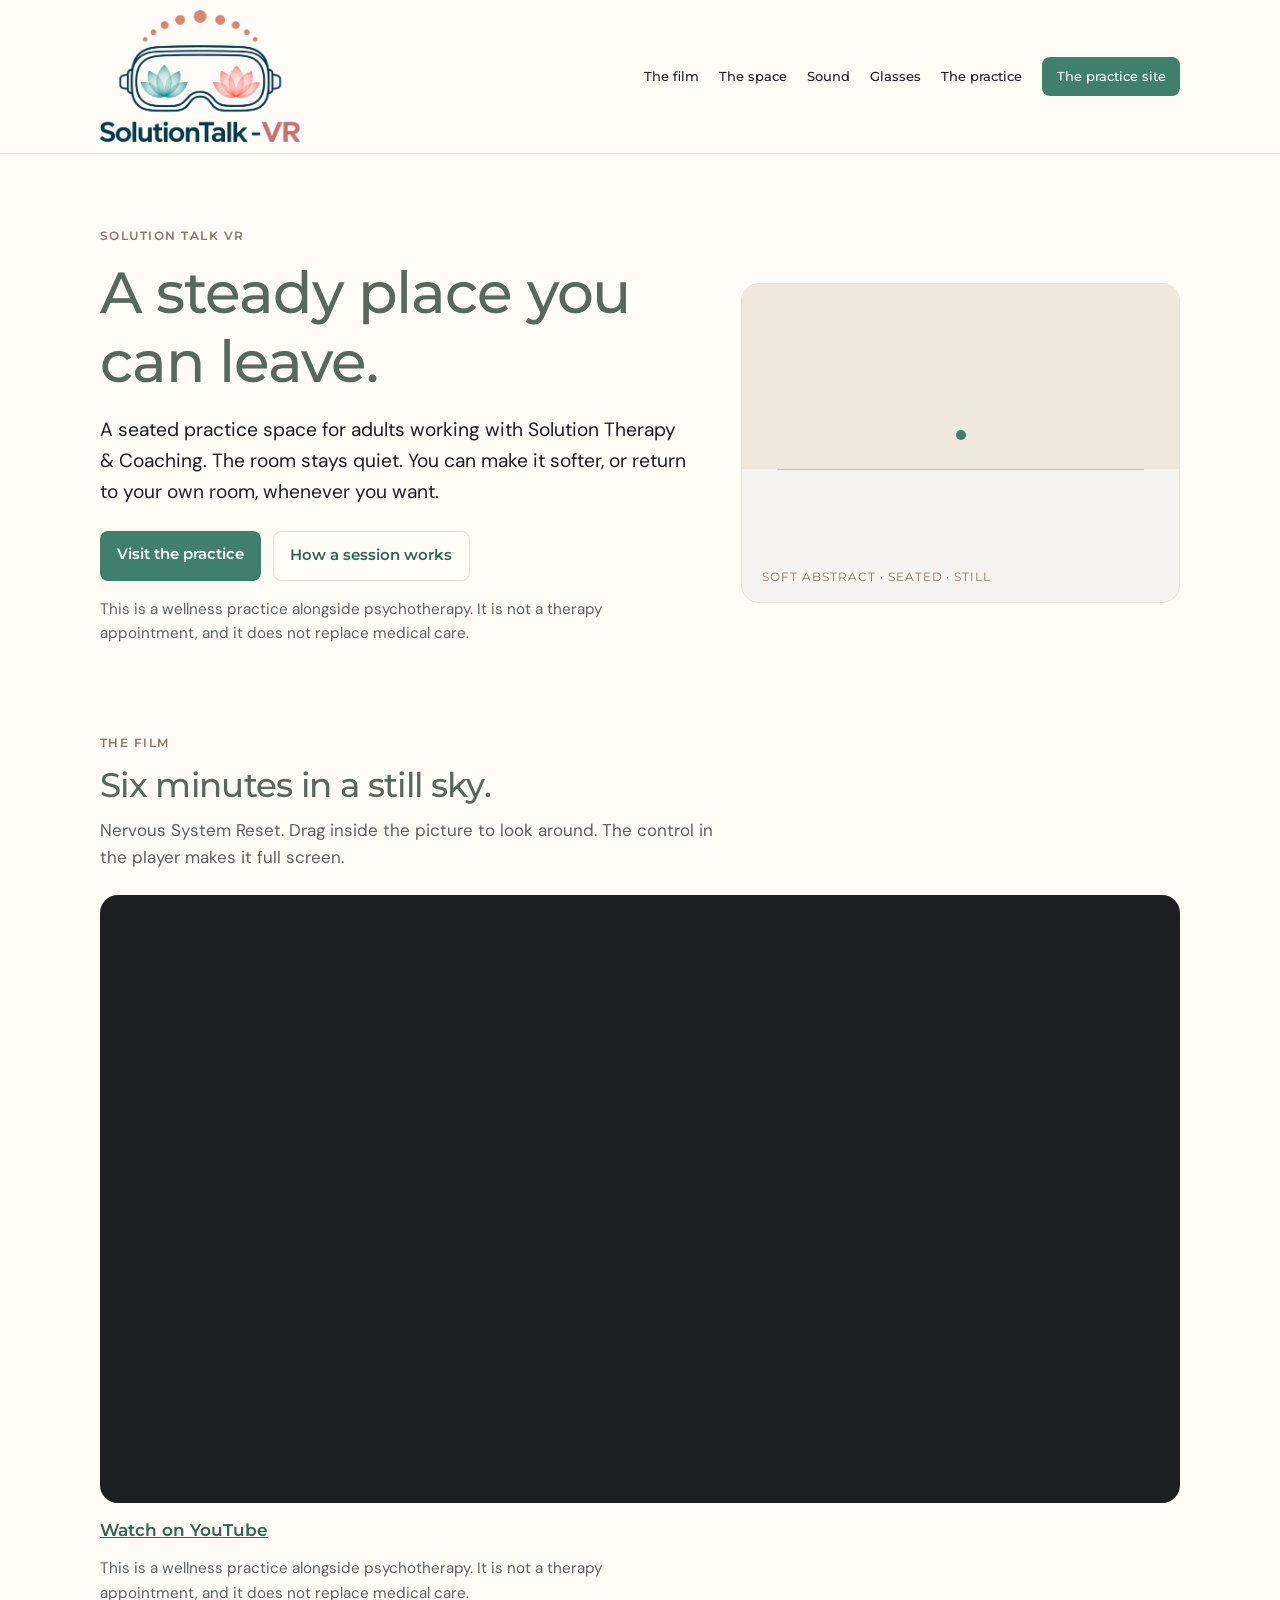
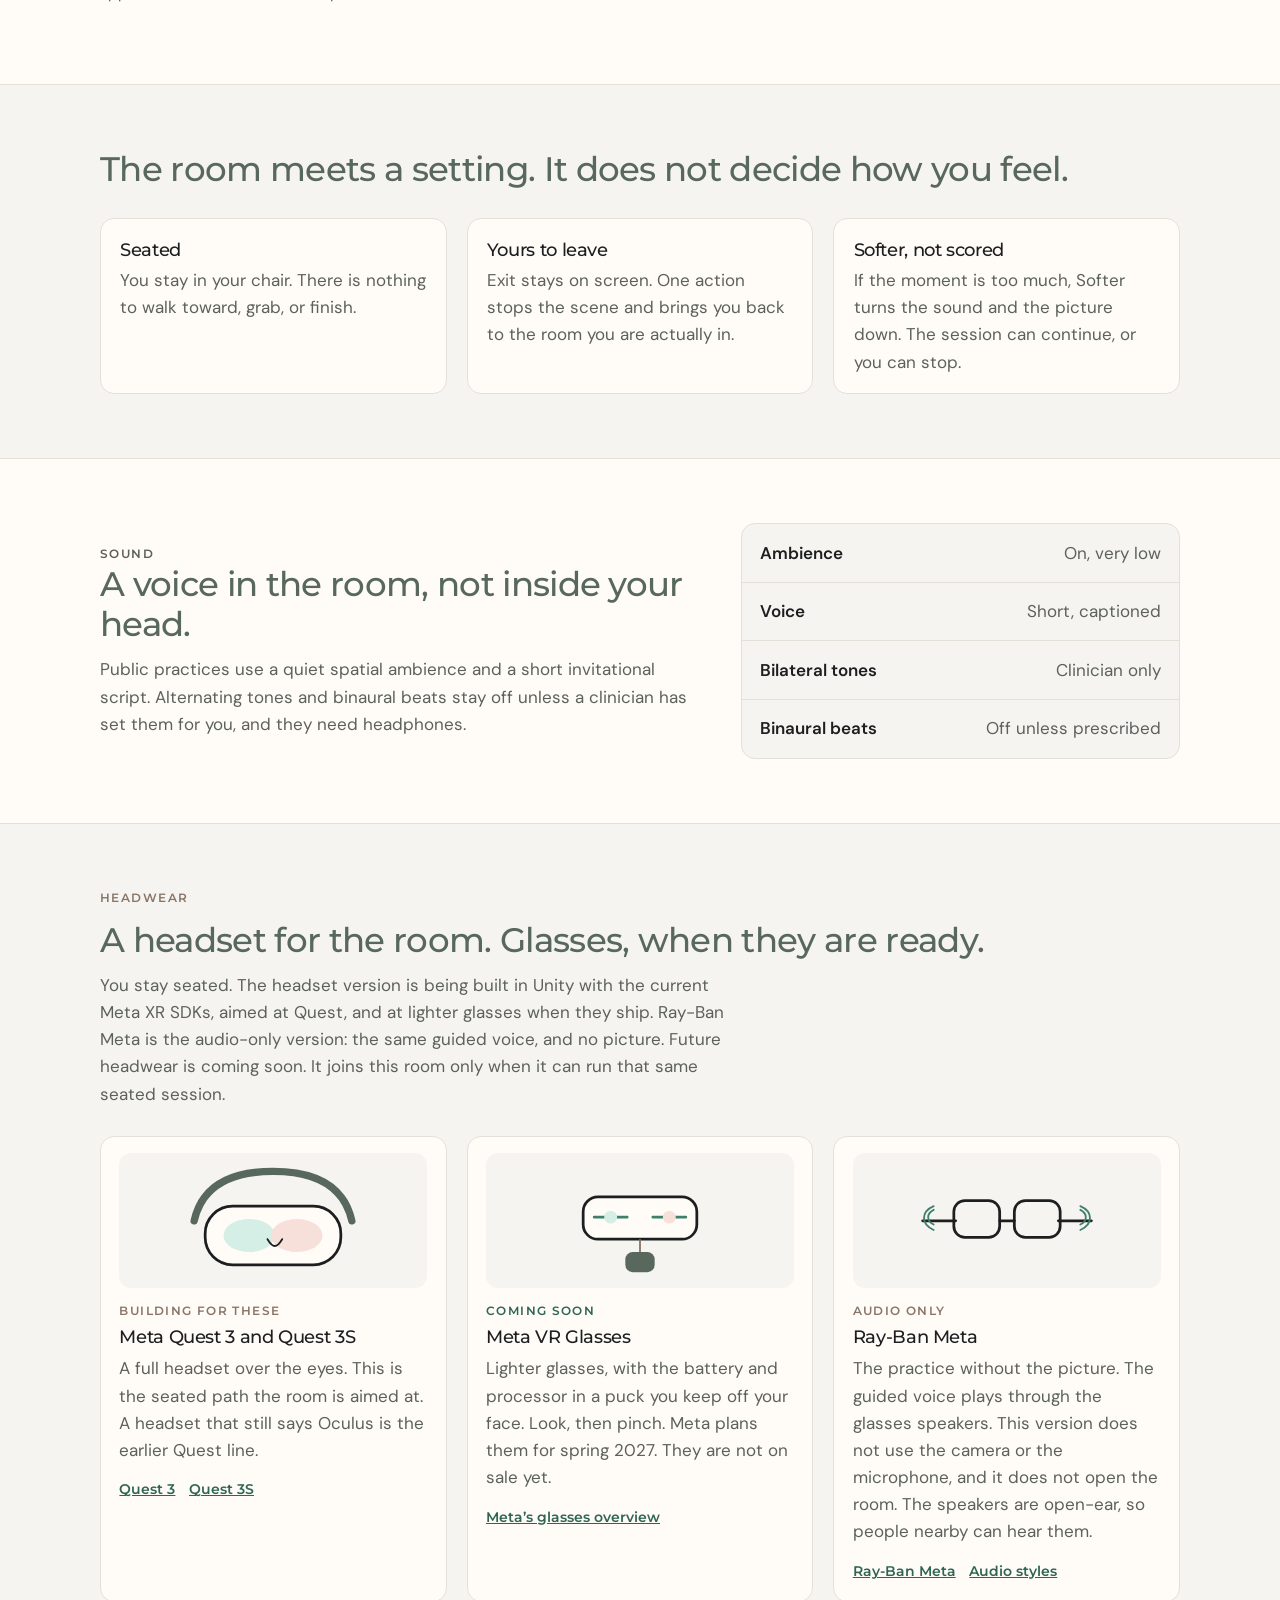
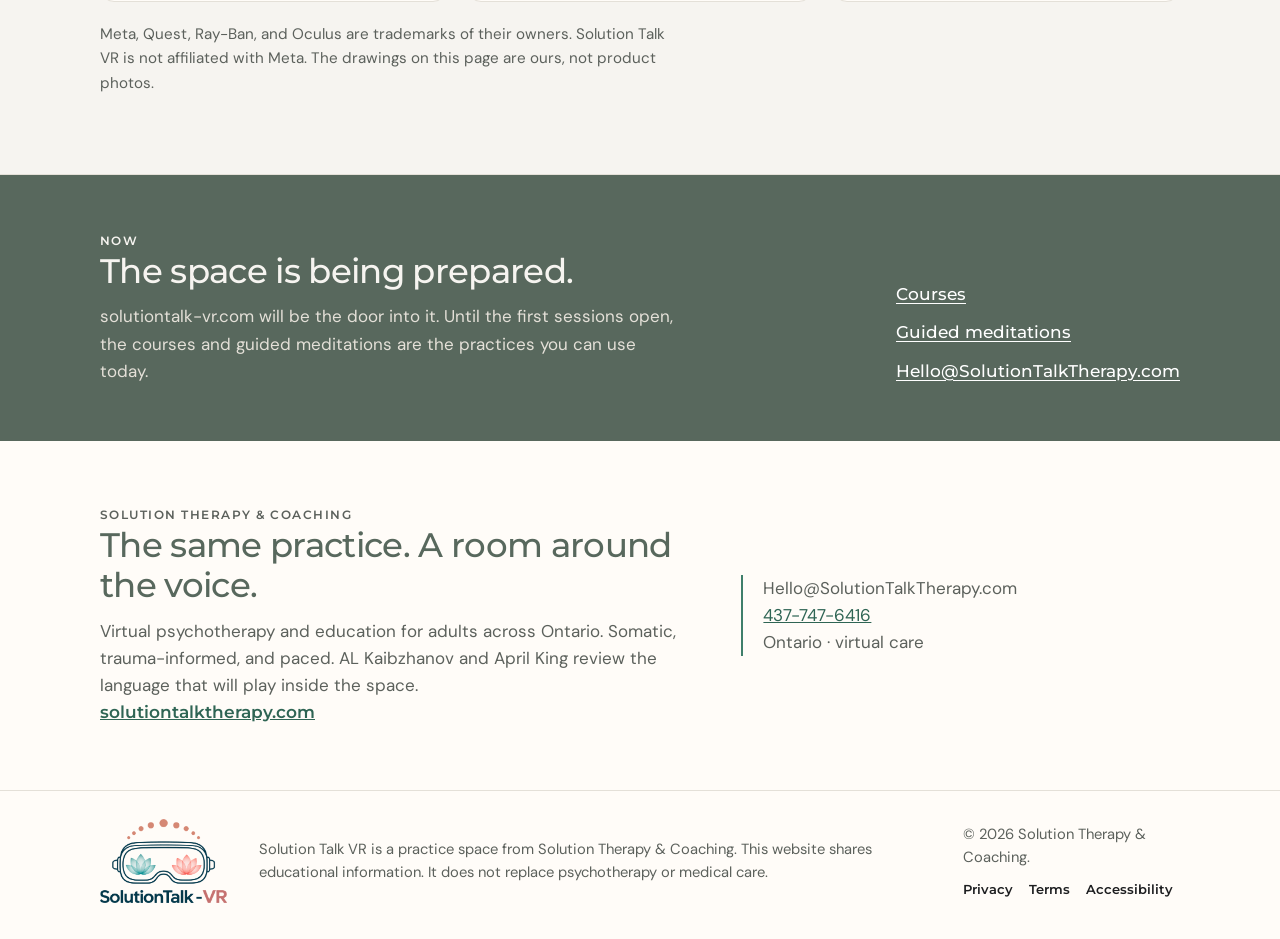
==== index.html @ 86351b25 "Add branded privacy, terms, accessibility, and a missing page. Co-authored-by: Cursor <cursoragent@c" ====
<!DOCTYPE html>
<html lang="en">
  <head>
    <meta charset="utf-8" />
    <meta name="viewport" content="width=device-width, initial-scale=1" />
    <title>Solution Talk VR — a seated practice space</title>
    <meta
      name="description"
      content="Solution Talk VR is a seated practice space from Solution Therapy & Coaching. A quiet room you can leave. It does not replace psychotherapy."
    />
    <meta name="theme-color" content="#f6f4f0" />
    <link rel="icon" href="assets/solutiontalk-vr-icon.png?v=2" type="image/png" />
    <link rel="preconnect" href="https://fonts.googleapis.com" />
    <link rel="preconnect" href="https://fonts.gstatic.com" crossorigin />
    <link
      href="https://fonts.googleapis.com/css2?family=DM+Sans:ital,opsz,wght@0,9..40,400;0,9..40,500;0,9..40,600;1,9..40,400&family=Montserrat:wght@500;600&display=swap"
      rel="stylesheet"
    />
    <link rel="stylesheet" href="css/site.css?v=5" />
  </head>
  <body>
    <a class="skip" href="#main">Skip to content</a>
    <header class="site-header">
      <div class="wrap header-inner">
        <a class="brand" href="#top" aria-label="SolutionTalk VR, home">
          <img src="assets/solutiontalk-vr-logo.png?v=2" alt="SolutionTalk VR" width="863" height="569" />
        </a>
        <nav class="nav" aria-label="Page">
          <a href="#film">The film</a>
          <a href="#space">The space</a>
          <a href="#sound">Sound</a>
          <a href="#glasses">Glasses</a>
          <a href="#practice">The practice</a>
          <a class="nav-cta" href="https://solutiontalktherapy.com/">The practice site</a>
        </nav>
      </div>
    </header>

    <main id="main">
      <section class="hero" id="top">
        <div class="wrap hero-grid">
          <div>
            <p class="eyebrow">Solution Talk VR</p>
            <h1>A steady place you can leave.</h1>
            <p class="lede">
              A seated practice space for adults working with Solution Therapy
              &amp; Coaching. The room stays quiet. You can make it softer, or
              return to your own room, whenever you want.
            </p>
            <div class="actions">
              <a class="button" href="https://solutiontalktherapy.com/">Visit the practice</a>
              <a class="button button-quiet" href="#space">How a session works</a>
            </div>
            <p class="note">
              This is a wellness practice alongside psychotherapy. It is not a
              therapy appointment, and it does not replace medical care.
            </p>
          </div>
          <figure class="room" aria-hidden="true">
            <div class="room-sky"></div>
            <div class="room-horizon"></div>
            <div class="room-point"></div>
            <figcaption>Soft abstract · seated · still</figcaption>
          </figure>
        </div>
      </section>

      <section class="film" id="film">
        <div class="wrap">
          <p class="eyebrow">The film</p>
          <h2>Six minutes in a still sky.</h2>
          <p class="film-lead">
            Nervous System Reset. Drag inside the picture to look around. The
            control in the player makes it full screen.
          </p>
          <div class="film-frame">
            <iframe
              src="https://www.youtube-nocookie.com/embed/UkL7Z6ns6Og?rel=0"
              title="SolutionTalk VR, Nervous System Reset"
              allow="accelerometer; autoplay; clipboard-write; encrypted-media; gyroscope; picture-in-picture; web-share; fullscreen"
              allowfullscreen
              referrerpolicy="strict-origin-when-cross-origin"
            ></iframe>
          </div>
          <p class="film-links">
            <a href="https://youtu.be/UkL7Z6ns6Og">Watch on YouTube</a>
          </p>
          <p class="note">
            This is a wellness practice alongside psychotherapy. It is not a
            therapy appointment, and it does not replace medical care.
          </p>
        </div>
      </section>

      <section class="band" id="space">
        <div class="wrap">
          <h2>The room meets a setting. It does not decide how you feel.</h2>
          <div class="cards">
            <article>
              <h3>Seated</h3>
              <p>
                You stay in your chair. There is nothing to walk toward, grab,
                or finish.
              </p>
            </article>
            <article>
              <h3>Yours to leave</h3>
              <p>
                Exit stays on screen. One action stops the scene and brings you
                back to the room you are actually in.
              </p>
            </article>
            <article>
              <h3>Softer, not scored</h3>
              <p>
                If the moment is too much, Softer turns the sound and the
                picture down. The session can continue, or you can stop.
              </p>
            </article>
          </div>
        </div>
      </section>

      <section class="split" id="sound">
        <div class="wrap split-grid">
          <div>
            <p class="eyebrow">Sound</p>
            <h2>A voice in the room, not inside your head.</h2>
            <p>
              Public practices use a quiet spatial ambience and a short
              invitational script. Alternating tones and binaural beats stay
              off unless a clinician has set them for you, and they need
              headphones.
            </p>
          </div>
          <ul class="mix">
            <li><span>Ambience</span><span>On, very low</span></li>
            <li><span>Voice</span><span>Short, captioned</span></li>
            <li><span>Bilateral tones</span><span>Clinician only</span></li>
            <li><span>Binaural beats</span><span>Off unless prescribed</span></li>
          </ul>
        </div>
      </section>

      <section class="band" id="glasses">
        <div class="wrap">
          <p class="eyebrow">Headwear</p>
          <h2>A headset for the room. Glasses, when they are ready.</h2>
          <p class="devices-lead">
            You stay seated. The headset version is being built in Unity with
            the current Meta XR SDKs, aimed at Quest, and at lighter glasses
            when they ship. Ray-Ban Meta is the audio-only version: the same
            guided voice, and no picture. Future headwear is coming soon. It
            joins this room only when it can run that same seated session.
          </p>
          <div class="devices">
            <article>
              <figure class="device-art" aria-hidden="true">
                <svg viewBox="0 0 240 148">
                  <path d="M34 74c8-36 36-54 86-54s78 18 86 54" fill="none" stroke="#58685d" stroke-width="8" stroke-linecap="round" />
                  <rect x="46" y="58" width="148" height="64" rx="30" fill="#fffcf8" stroke="#1d1e20" stroke-width="3" />
                  <ellipse cx="94" cy="90" rx="28" ry="18" fill="#d5efe6" />
                  <ellipse cx="146" cy="90" rx="28" ry="18" fill="#f8e0da" />
                  <path d="M114 94c6 10 10 10 16 0" fill="none" stroke="#1d1e20" stroke-width="2" stroke-linecap="round" />
                </svg>
              </figure>
              <p class="device-status">Building for these</p>
              <h3>Meta Quest 3 and Quest 3S</h3>
              <p>
                A full headset over the eyes. This is the seated path the room
                is aimed at. A headset that still says Oculus is the earlier
                Quest line.
              </p>
              <p class="device-links">
                <a href="https://www.meta.com/quest/quest-3/">Quest 3</a>
                <a href="https://www.meta.com/quest/quest-3s/">Quest 3S</a>
              </p>
            </article>
            <article>
              <figure class="device-art" aria-hidden="true">
                <svg viewBox="0 0 240 148">
                  <rect x="58" y="48" width="124" height="46" rx="16" fill="#fffcf8" stroke="#1d1e20" stroke-width="3" />
                  <path d="M70 70h36M134 70h36" stroke="#3f7f6b" stroke-width="3" stroke-linecap="round" />
                  <circle cx="88" cy="70" r="7" fill="#d5efe6" />
                  <circle cx="152" cy="70" r="7" fill="#f8e0da" />
                  <rect x="104" y="108" width="32" height="22" rx="8" fill="#58685d" />
                  <path d="M120 94v14" stroke="#8a7568" stroke-width="2" />
                </svg>
              </figure>
              <p class="device-status device-soon">Coming soon</p>
              <h3>Meta VR Glasses</h3>
              <p>
                Lighter glasses, with the battery and processor in a puck you
                keep off your face. Look, then pinch. Meta plans them for
                spring 2027. They are not on sale yet.
              </p>
              <p class="device-links">
                <a href="https://developers.meta.com/vr/discover/meta-vr-glasses/">Meta’s glasses overview</a>
              </p>
            </article>
            <article>
              <figure class="device-art" aria-hidden="true">
                <svg viewBox="0 0 240 148">
                  <path d="M28 74h36" stroke="#1d1e20" stroke-width="3" stroke-linecap="round" />
                  <path d="M176 74h36" stroke="#1d1e20" stroke-width="3" stroke-linecap="round" />
                  <rect x="62" y="52" width="50" height="40" rx="12" fill="none" stroke="#1d1e20" stroke-width="3" />
                  <rect x="128" y="52" width="50" height="40" rx="12" fill="none" stroke="#1d1e20" stroke-width="3" />
                  <path d="M112 74h16" stroke="#1d1e20" stroke-width="3" stroke-linecap="round" />
                  <path d="M40 62c-8 4-8 12 0 16M40 58c-14 6-14 20 0 26" fill="none" stroke="#3f7f6b" stroke-width="2" stroke-linecap="round" />
                  <path d="M200 62c8 4 8 12 0 16M200 58c14 6 14 20 0 26" fill="none" stroke="#3f7f6b" stroke-width="2" stroke-linecap="round" />
                </svg>
              </figure>
              <p class="device-status">Audio only</p>
              <h3>Ray-Ban Meta</h3>
              <p>
                The practice without the picture. The guided voice plays through
                the glasses speakers. This version does not use the camera or
                the microphone, and it does not open the room. The speakers are
                open-ear, so people nearby can hear them.
              </p>
              <p class="device-links">
                <a href="https://www.meta.com/ai-glasses/ray-ban-meta/">Ray-Ban Meta</a>
                <a href="https://www.meta.com/ai-glasses/smart-glasses-styles/">Audio styles</a>
              </p>
            </article>
          </div>
          <p class="note devices-note">
            Meta, Quest, Ray-Ban, and Oculus are trademarks of their owners.
            Solution Talk VR is not affiliated with Meta. The drawings on this
            page are ours, not product photos.
          </p>
        </div>
      </section>

      <section class="prepare">
        <div class="wrap prepare-inner">
          <div>
            <p class="eyebrow">Now</p>
            <h2>The space is being prepared.</h2>
            <p>
              solutiontalk-vr.com will be the door into it. Until the first
              sessions open, the courses and guided meditations are the
              practices you can use today.
            </p>
          </div>
          <div class="prepare-links">
            <a href="https://solutiontalktherapy.com/courses">Courses</a>
            <a href="https://solutiontalktherapy.com/guided-meditations">Guided meditations</a>
            <a href="mailto:Hello@SolutionTalkTherapy.com">Hello@SolutionTalkTherapy.com</a>
          </div>
        </div>
      </section>

      <section class="practice" id="practice">
        <div class="wrap practice-grid">
          <div>
            <p class="eyebrow">Solution Therapy &amp; Coaching</p>
            <h2>The same practice. A room around the voice.</h2>
            <p>
              Virtual psychotherapy and education for adults across Ontario.
              Somatic, trauma-informed, and paced. AL Kaibzhanov and April King
              review the language that will play inside the space.
            </p>
            <p>
              <a class="text-link" href="https://solutiontalktherapy.com/">solutiontalktherapy.com</a>
            </p>
          </div>
          <address>
            <p>Hello@SolutionTalkTherapy.com</p>
            <p><a href="tel:+14377476416">437-747-6416</a></p>
            <p>Ontario · virtual care</p>
          </address>
        </div>
      </section>
    </main>

    <footer class="site-footer">
      <div class="wrap footer-inner">
        <img class="footer-logo" src="assets/solutiontalk-vr-logo.png?v=2" alt="" width="863" height="569" />
        <p>
          Solution Talk VR is a practice space from Solution Therapy &amp;
          Coaching. This website shares educational information. It does not
          replace psychotherapy or medical care.
        </p>
        <div class="footer-meta">
          <p>© 2026 Solution Therapy &amp; Coaching.</p>
          <nav class="footer-links" aria-label="Policies">
            <a href="privacy.html">Privacy</a>
            <a href="terms.html">Terms</a>
            <a href="accessibility.html">Accessibility</a>
          </nav>
        </div>
      </div>
    </footer>
  </body>
</html>
---- css/site.css ----
:root {
  --green: #3f7f6b;
  --green-dark: #2f6554;
  --sage: #58685d;
  --ink: #1d1e20;
  --muted: #5c615c;
  --cream: #f6f4f0;
  --paper: #fffcf8;
  --line: #e4e0d8;
  --taupe: #8a7568;
  --header: 4.5rem;
  color-scheme: light;
}

* {
  box-sizing: border-box;
}

html {
  scroll-behavior: smooth;
}

body {
  margin: 0;
  background: var(--paper);
  color: var(--ink);
  font-family: "DM Sans", sans-serif;
  font-size: 1.0625rem;
  line-height: 1.6;
}

img {
  max-width: 100%;
  height: auto;
}

a {
  color: var(--green-dark);
}

a:hover {
  color: var(--green);
}

.skip {
  position: absolute;
  left: 1rem;
  top: -3rem;
  background: var(--ink);
  color: white;
  padding: 0.5rem 0.75rem;
  z-index: 10;
}

.skip:focus {
  top: 0.75rem;
}

.wrap {
  width: min(1080px, calc(100% - 2.5rem));
  margin-inline: auto;
}

.site-header {
  position: sticky;
  top: 0;
  z-index: 5;
  background: #fffcf8;
  border-bottom: 1px solid var(--line);
}

.header-inner {
  min-height: var(--header);
  display: flex;
  align-items: center;
  justify-content: space-between;
  gap: 1.5rem;
  padding: 0.65rem 0;
}

.brand {
  display: flex;
  align-items: center;
  gap: 0.75rem;
  text-decoration: none;
  color: inherit;
}

.brand img {
  height: 132px;
  width: auto;
}

.nav {
  display: flex;
  align-items: center;
  gap: 1.25rem;
  font-family: Montserrat, sans-serif;
  font-size: 0.82rem;
  font-weight: 500;
}

.nav a {
  color: var(--ink);
  text-decoration: none;
}

.nav a:hover {
  color: var(--green-dark);
}

.nav-cta {
  background: var(--green);
  color: white !important;
  border-radius: 8px;
  padding: 0.55rem 0.9rem;
}

.nav-cta:hover {
  background: var(--green-dark);
}

.hero,
#film,
#space,
#sound,
#glasses,
#practice {
  scroll-margin-top: 11rem;
}

.hero {
  padding: 4.5rem 0 3.5rem;
}

.hero-grid,
.split-grid,
.practice-grid {
  display: grid;
  grid-template-columns: 1.15fr 0.85fr;
  gap: 3rem;
  align-items: center;
}

.eyebrow {
  margin: 0 0 0.75rem;
  font-family: Montserrat, sans-serif;
  font-size: 0.78rem;
  font-weight: 600;
  letter-spacing: 0.12em;
  text-transform: uppercase;
  color: var(--taupe);
}

h1,
h2,
h3 {
  font-family: Montserrat, sans-serif;
  font-weight: 500;
  letter-spacing: -0.02em;
  line-height: 1.2;
}

h1 {
  margin: 0 0 1rem;
  font-size: clamp(2.4rem, 5vw, 3.6rem);
  color: var(--sage);
}

h2 {
  margin: 0 0 0.75rem;
  font-size: clamp(1.6rem, 3vw, 2.1rem);
  color: var(--sage);
}

h3 {
  margin: 0 0 0.4rem;
  font-size: 1.15rem;
  color: var(--ink);
}

.lede {
  font-size: 1.2rem;
  max-width: 38rem;
  color: var(--ink);
}

.actions {
  display: flex;
  flex-wrap: wrap;
  gap: 0.75rem;
  margin: 1.5rem 0 1rem;
}

.button {
  display: inline-block;
  background: var(--green);
  color: white;
  text-decoration: none;
  border-radius: 8px;
  padding: 0.75rem 1.05rem;
  font-family: Montserrat, sans-serif;
  font-size: 0.92rem;
  font-weight: 600;
}

.button:hover {
  background: var(--green-dark);
  color: white;
}

.button-quiet {
  background: transparent;
  color: var(--green-dark);
  border: 1px solid var(--line);
}

.button-quiet:hover {
  background: var(--cream);
  color: var(--green-dark);
}

.note {
  max-width: 36rem;
  color: var(--muted);
  font-size: 0.95rem;
}

.room {
  margin: 0;
  background: var(--cream);
  border: 1px solid var(--line);
  border-radius: 18px;
  min-height: 320px;
  position: relative;
  overflow: hidden;
}

.room-sky {
  position: absolute;
  inset: 0 0 42% 0;
  background: #efe8dc;
}

.room-horizon {
  position: absolute;
  left: 8%;
  right: 8%;
  top: 58%;
  height: 1px;
  background: #c9bfb2;
}

.room-point {
  position: absolute;
  left: 50%;
  top: 46%;
  width: 10px;
  height: 10px;
  margin-left: -5px;
  border-radius: 50%;
  background: var(--green);
}

.room figcaption {
  position: absolute;
  left: 1.25rem;
  bottom: 1rem;
  font-family: Montserrat, sans-serif;
  font-size: 0.75rem;
  letter-spacing: 0.08em;
  text-transform: uppercase;
  color: var(--taupe);
}

.film {
  padding: 1rem 0 4rem;
}

.film-lead {
  max-width: 40rem;
  color: var(--muted);
  margin: 0.75rem 0 0;
}

.film-frame {
  margin-top: 1.5rem;
  position: relative;
  aspect-ratio: 16 / 9;
  background: #1d1e20;
  border-radius: 18px;
  overflow: hidden;
}

.film-frame iframe {
  position: absolute;
  inset: 0;
  width: 100%;
  height: 100%;
  border: 0;
}

.film-links {
  margin: 0.9rem 0 0;
  font-family: Montserrat, sans-serif;
  font-weight: 600;
}

.film .note {
  margin-top: 0.75rem;
}

.band {
  background: var(--cream);
  padding: 4rem 0;
  border-block: 1px solid var(--line);
}

.cards {
  display: grid;
  grid-template-columns: repeat(3, 1fr);
  gap: 1.25rem;
  margin-top: 1.75rem;
}

.cards article {
  background: var(--paper);
  border: 1px solid var(--line);
  border-radius: 14px;
  padding: 1.25rem 1.2rem 1.1rem;
}

.cards p,
.split p,
.practice p,
.prepare p,
.devices p,
.devices-lead {
  color: var(--muted);
  margin: 0;
}

.devices-lead {
  max-width: 40rem;
  margin-top: 0.75rem;
}

.devices {
  display: grid;
  grid-template-columns: repeat(3, 1fr);
  gap: 1.25rem;
  margin-top: 1.75rem;
}

.devices article {
  background: var(--paper);
  border: 1px solid var(--line);
  border-radius: 14px;
  padding: 1rem 1.15rem 1.15rem;
}

.device-art {
  margin: 0 0 0.85rem;
  background: var(--cream);
  border-radius: 12px;
  min-height: 132px;
  display: grid;
  place-items: center;
}

.device-art svg {
  width: min(100%, 220px);
  height: auto;
}

.devices .device-status {
  margin: 0 0 0.35rem;
  font-family: Montserrat, sans-serif;
  font-size: 0.72rem;
  font-weight: 600;
  letter-spacing: 0.12em;
  text-transform: uppercase;
  color: var(--taupe);
}

.devices .device-soon {
  color: var(--green-dark);
}

.devices h3 {
  margin-bottom: 0.45rem;
}

.devices .device-links {
  display: flex;
  flex-wrap: wrap;
  gap: 0.85rem;
  margin-top: 0.9rem;
  font-family: Montserrat, sans-serif;
  font-size: 0.88rem;
  font-weight: 600;
}

.devices-note {
  margin-top: 1.25rem;
}

.split,
.practice {
  padding: 4rem 0;
}

.mix {
  list-style: none;
  margin: 0;
  padding: 0;
  border: 1px solid var(--line);
  border-radius: 14px;
  background: var(--cream);
}

.mix li {
  display: flex;
  justify-content: space-between;
  gap: 1rem;
  padding: 0.95rem 1.1rem;
  border-bottom: 1px solid var(--line);
}

.mix li:last-child {
  border-bottom: 0;
}

.mix span:first-child {
  font-weight: 600;
}

.mix span:last-child {
  color: var(--muted);
  text-align: right;
}

.prepare {
  background: var(--sage);
  color: #f6f4f0;
  padding: 3.5rem 0;
}

.prepare h2,
.prepare .eyebrow {
  color: #f6f4f0;
}

.prepare p {
  color: #e4e0d8;
  max-width: 36rem;
}

.prepare-inner {
  display: flex;
  justify-content: space-between;
  gap: 2rem;
  align-items: end;
}

.prepare-links {
  display: flex;
  flex-direction: column;
  gap: 0.7rem;
  min-width: 16rem;
}

.prepare-links a {
  color: white;
  font-family: Montserrat, sans-serif;
  font-weight: 500;
  text-underline-offset: 0.2em;
}

.text-link {
  font-family: Montserrat, sans-serif;
  font-weight: 600;
}

address {
  font-style: normal;
  border-left: 2px solid var(--green);
  padding-left: 1.25rem;
}

address p {
  margin: 0 0 0.4rem;
  color: var(--ink);
}

.site-footer {
  border-top: 1px solid var(--line);
  padding: 1.75rem 0 2.25rem;
  color: var(--muted);
  font-size: 0.92rem;
}

.footer-logo {
  height: 84px;
  width: auto;
}

.footer-inner {
  display: flex;
  align-items: center;
  justify-content: space-between;
  gap: 2rem;
}

.footer-inner p {
  margin: 0;
  max-width: 42rem;
}

.footer-links {
  display: flex;
  flex-wrap: wrap;
  gap: 0.45rem 1rem;
  margin-top: 0.55rem;
}

.footer-links a {
  color: var(--ink);
  font-family: Montserrat, sans-serif;
  font-size: 0.82rem;
  font-weight: 600;
  text-decoration: none;
}

.footer-links a:hover {
  color: var(--green-dark);
}

.page {
  padding: 2.75rem 0 4.5rem;
}

.page h1 {
  font-size: clamp(2rem, 4vw, 2.8rem);
}

.prose {
  max-width: 40rem;
}

.prose h2 {
  margin-top: 2rem;
  font-size: 1.35rem;
}

.prose p,
.prose li {
  color: var(--muted);
}

.prose ul {
  margin: 0.6rem 0 0;
  padding-left: 1.2rem;
}

.prose li + li {
  margin-top: 0.35rem;
}

.prose a {
  font-weight: 600;
}

.missing {
  padding: 3rem 0 4.5rem;
}

.missing h1 {
  font-size: clamp(2.2rem, 5vw, 3.4rem);
}

:focus-visible {
  outline: 2px solid var(--green);
  outline-offset: 3px;
}

@media (max-width: 800px) {
  .header-inner,
  .hero-grid,
  .split-grid,
  .practice-grid,
  .prepare-inner,
  .footer-inner,
  .cards,
  .devices {
    display: block;
  }

  .nav a:not(.nav-cta) {
    display: none;
  }

  .brand img {
    height: 84px;
  }

  .footer-logo {
    height: 72px;
    margin-bottom: 1rem;
  }

  .hero,
  .band,
  .split,
  .practice {
    padding: 2.5rem 0;
  }

  .film {
    padding: 0.5rem 0 2.5rem;
  }

  .room {
    margin-top: 2rem;
    min-height: 240px;
  }

  .cards article,
  .devices article {
    margin-top: 0.75rem;
  }

  .prepare-links {
    margin-top: 1.5rem;
  }

  .footer-inner p + p,
  .footer-meta {
    margin-top: 0.75rem;
  }
}

@media (prefers-reduced-motion: reduce) {
  html {
    scroll-behavior: auto;
  }
}
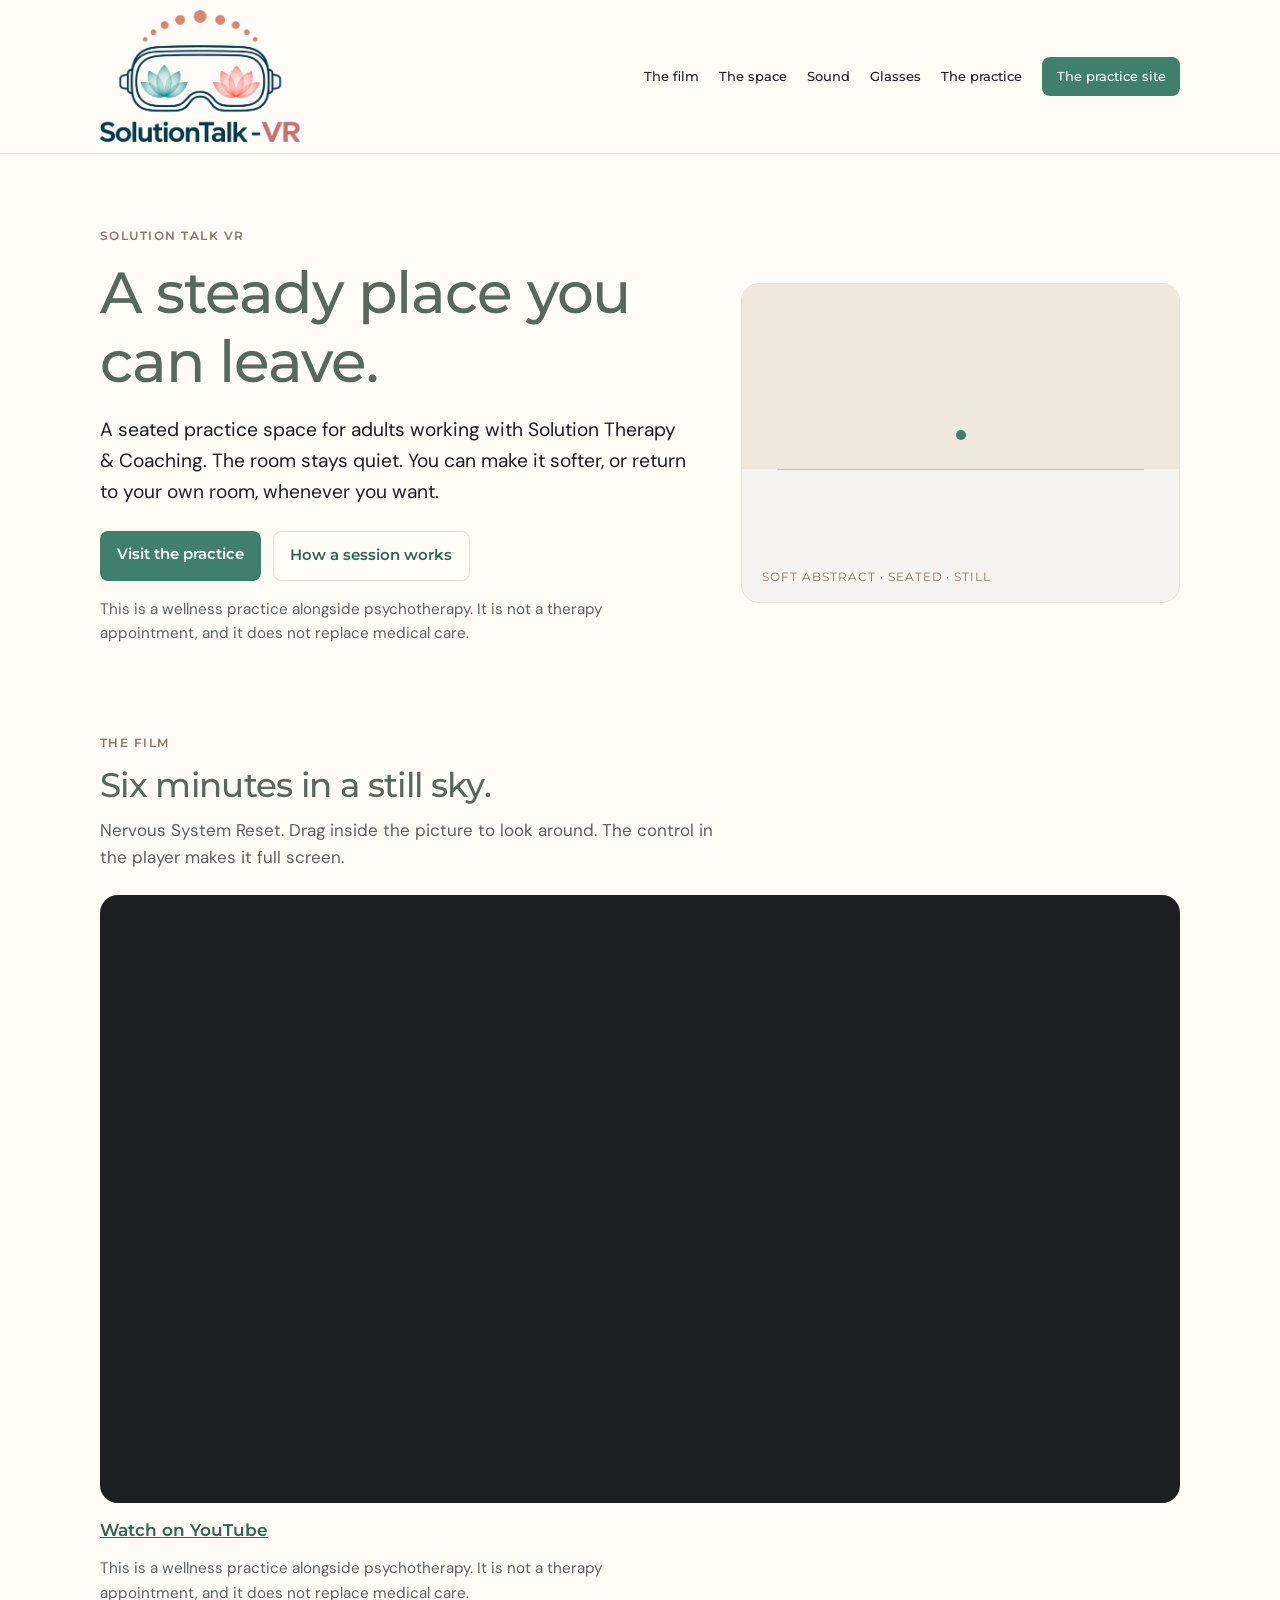
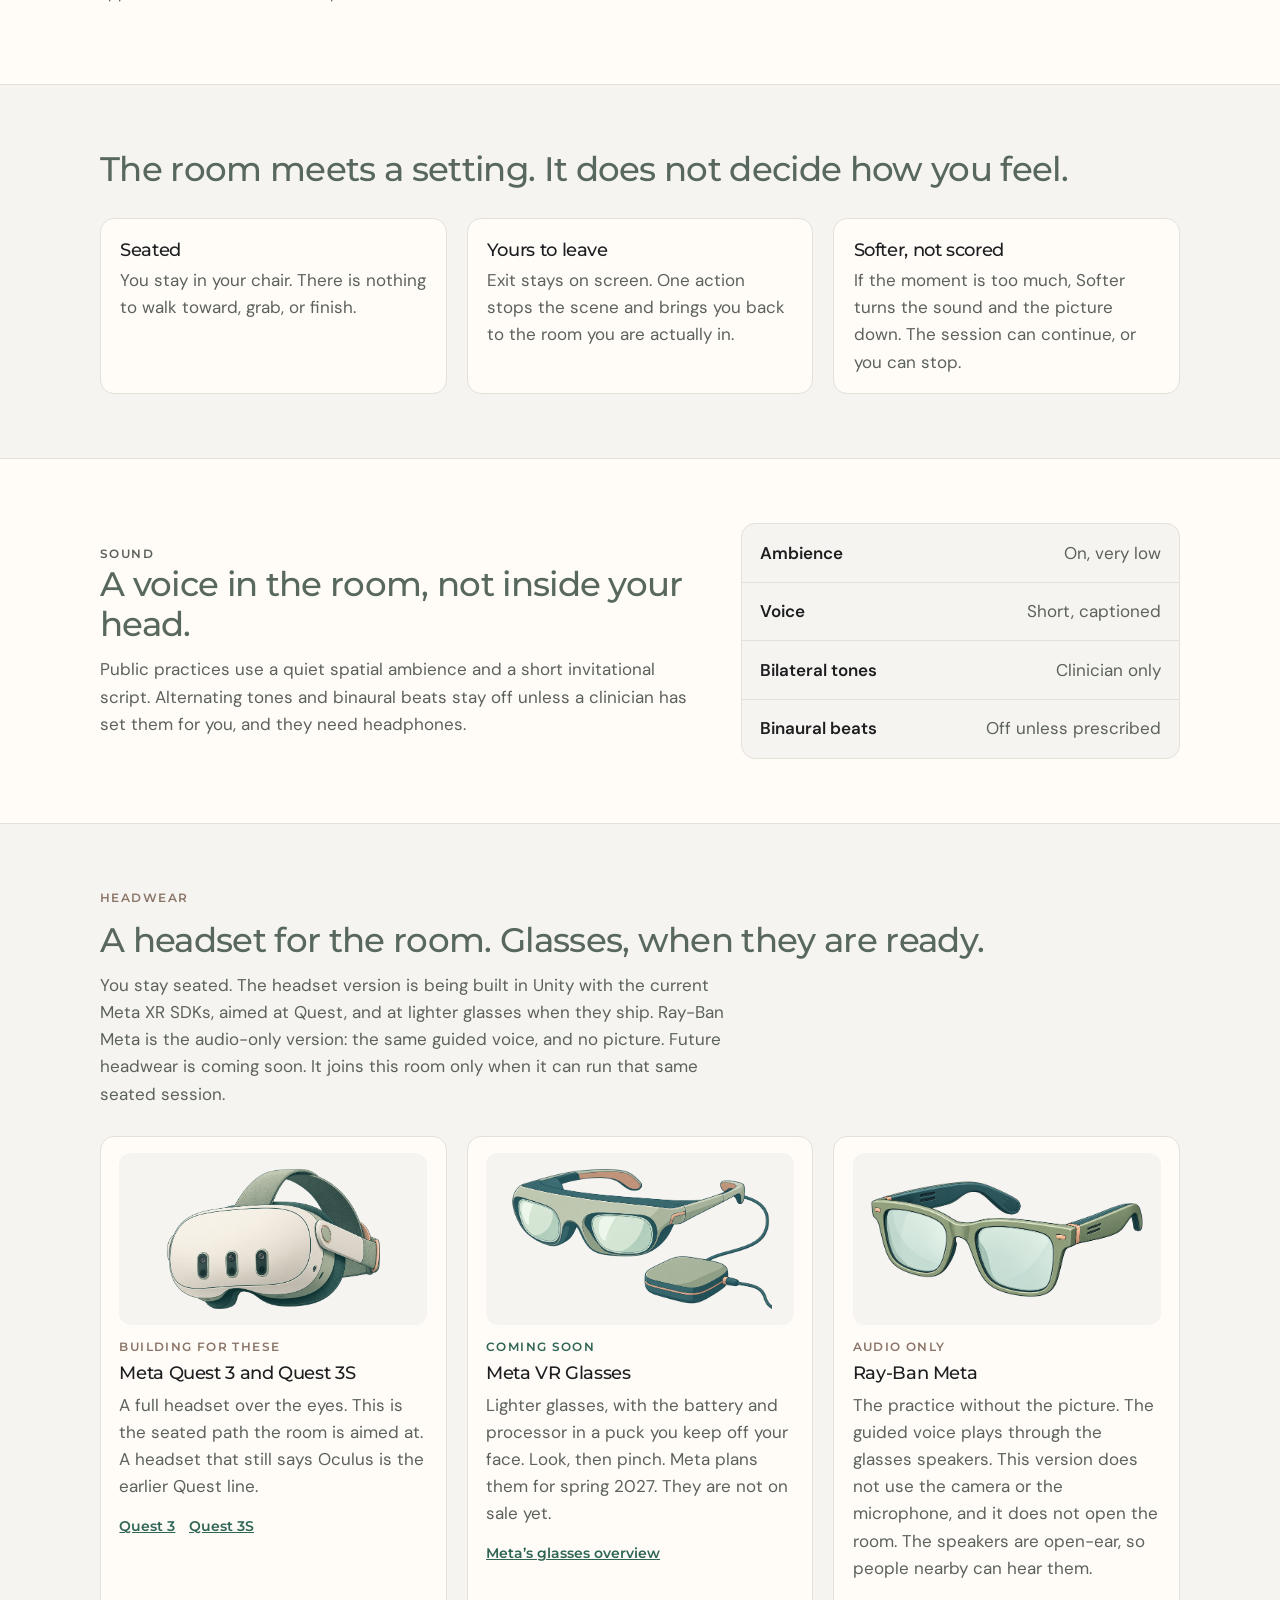
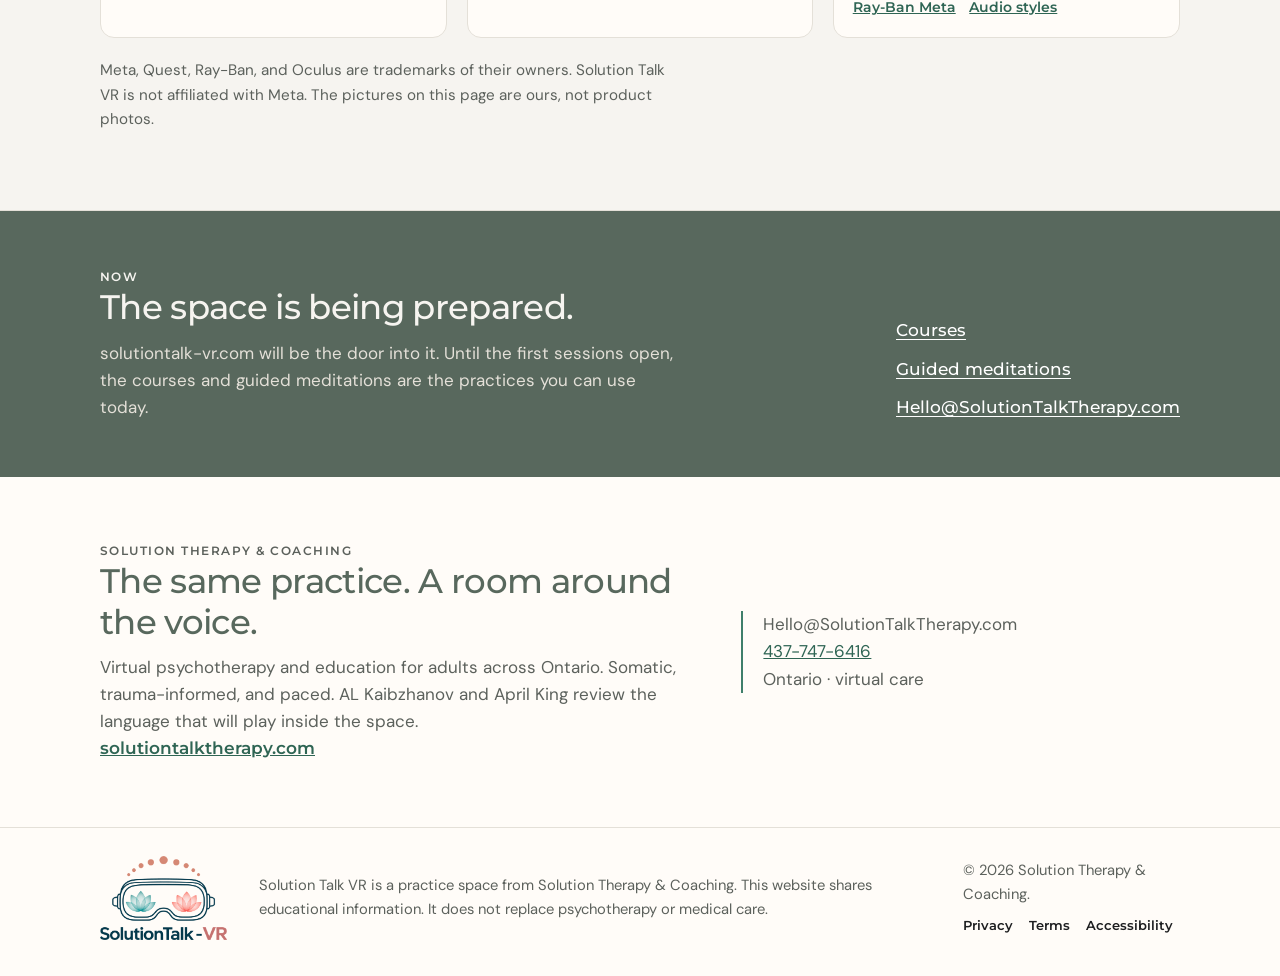
==== commit 0e61d97b: "Use the sage headwear pictures on the glasses cards. Co-authored-by: Cursor <cursoragent@cursor.com>" ====
--- a/index.html
+++ b/index.html
@@ -16,7 +16,7 @@
       href="https://fonts.googleapis.com/css2?family=DM+Sans:ital,opsz,wght@0,9..40,400;0,9..40,500;0,9..40,600;1,9..40,400&family=Montserrat:wght@500;600&display=swap"
       rel="stylesheet"
     />
-    <link rel="stylesheet" href="css/site.css?v=5" />
+    <link rel="stylesheet" href="css/site.css?v=6" />
   </head>
   <body>
     <a class="skip" href="#main">Skip to content</a>
@@ -155,14 +155,8 @@
           </p>
           <div class="devices">
             <article>
-              <figure class="device-art" aria-hidden="true">
-                <svg viewBox="0 0 240 148">
-                  <path d="M34 74c8-36 36-54 86-54s78 18 86 54" fill="none" stroke="#58685d" stroke-width="8" stroke-linecap="round" />
-                  <rect x="46" y="58" width="148" height="64" rx="30" fill="#fffcf8" stroke="#1d1e20" stroke-width="3" />
-                  <ellipse cx="94" cy="90" rx="28" ry="18" fill="#d5efe6" />
-                  <ellipse cx="146" cy="90" rx="28" ry="18" fill="#f8e0da" />
-                  <path d="M114 94c6 10 10 10 16 0" fill="none" stroke="#1d1e20" stroke-width="2" stroke-linecap="round" />
-                </svg>
+              <figure class="device-art">
+                <img src="assets/STVR_wellness-headset.png" alt="Sage wellness headset" width="1373" height="918" />
               </figure>
               <p class="device-status">Building for these</p>
               <h3>Meta Quest 3 and Quest 3S</h3>
@@ -177,15 +171,8 @@
               </p>
             </article>
             <article>
-              <figure class="device-art" aria-hidden="true">
-                <svg viewBox="0 0 240 148">
-                  <rect x="58" y="48" width="124" height="46" rx="16" fill="#fffcf8" stroke="#1d1e20" stroke-width="3" />
-                  <path d="M70 70h36M134 70h36" stroke="#3f7f6b" stroke-width="3" stroke-linecap="round" />
-                  <circle cx="88" cy="70" r="7" fill="#d5efe6" />
-                  <circle cx="152" cy="70" r="7" fill="#f8e0da" />
-                  <rect x="104" y="108" width="32" height="22" rx="8" fill="#58685d" />
-                  <path d="M120 94v14" stroke="#8a7568" stroke-width="2" />
-                </svg>
+              <figure class="device-art">
+                <img src="assets/STVR_vr-glasses.png" alt="Tethered VR glasses with a pocket puck" width="1490" height="833" />
               </figure>
               <p class="device-status device-soon">Coming soon</p>
               <h3>Meta VR Glasses</h3>
@@ -199,16 +186,8 @@
               </p>
             </article>
             <article>
-              <figure class="device-art" aria-hidden="true">
-                <svg viewBox="0 0 240 148">
-                  <path d="M28 74h36" stroke="#1d1e20" stroke-width="3" stroke-linecap="round" />
-                  <path d="M176 74h36" stroke="#1d1e20" stroke-width="3" stroke-linecap="round" />
-                  <rect x="62" y="52" width="50" height="40" rx="12" fill="none" stroke="#1d1e20" stroke-width="3" />
-                  <rect x="128" y="52" width="50" height="40" rx="12" fill="none" stroke="#1d1e20" stroke-width="3" />
-                  <path d="M112 74h16" stroke="#1d1e20" stroke-width="3" stroke-linecap="round" />
-                  <path d="M40 62c-8 4-8 12 0 16M40 58c-14 6-14 20 0 26" fill="none" stroke="#3f7f6b" stroke-width="2" stroke-linecap="round" />
-                  <path d="M200 62c8 4 8 12 0 16M200 58c14 6 14 20 0 26" fill="none" stroke="#3f7f6b" stroke-width="2" stroke-linecap="round" />
-                </svg>
+              <figure class="device-art">
+                <img src="assets/STVR_audio-glasses.png" alt="Sage audio glasses" width="1506" height="666" />
               </figure>
               <p class="device-status">Audio only</p>
               <h3>Ray-Ban Meta</h3>
@@ -226,7 +205,7 @@
           </div>
           <p class="note devices-note">
             Meta, Quest, Ray-Ban, and Oculus are trademarks of their owners.
-            Solution Talk VR is not affiliated with Meta. The drawings on this
+            Solution Talk VR is not affiliated with Meta.             The pictures on this
             page are ours, not product photos.
           </p>
         </div>
--- a/css/site.css
+++ b/css/site.css
@@ -363,14 +363,16 @@
   margin: 0 0 0.85rem;
   background: var(--cream);
   border-radius: 12px;
-  min-height: 132px;
+  min-height: 168px;
   display: grid;
   place-items: center;
-}
-
-.device-art svg {
-  width: min(100%, 220px);
-  height: auto;
+  padding: 0.75rem;
+}
+
+.device-art img {
+  width: min(100%, 280px);
+  height: 148px;
+  object-fit: contain;
 }
 
 .devices .device-status {
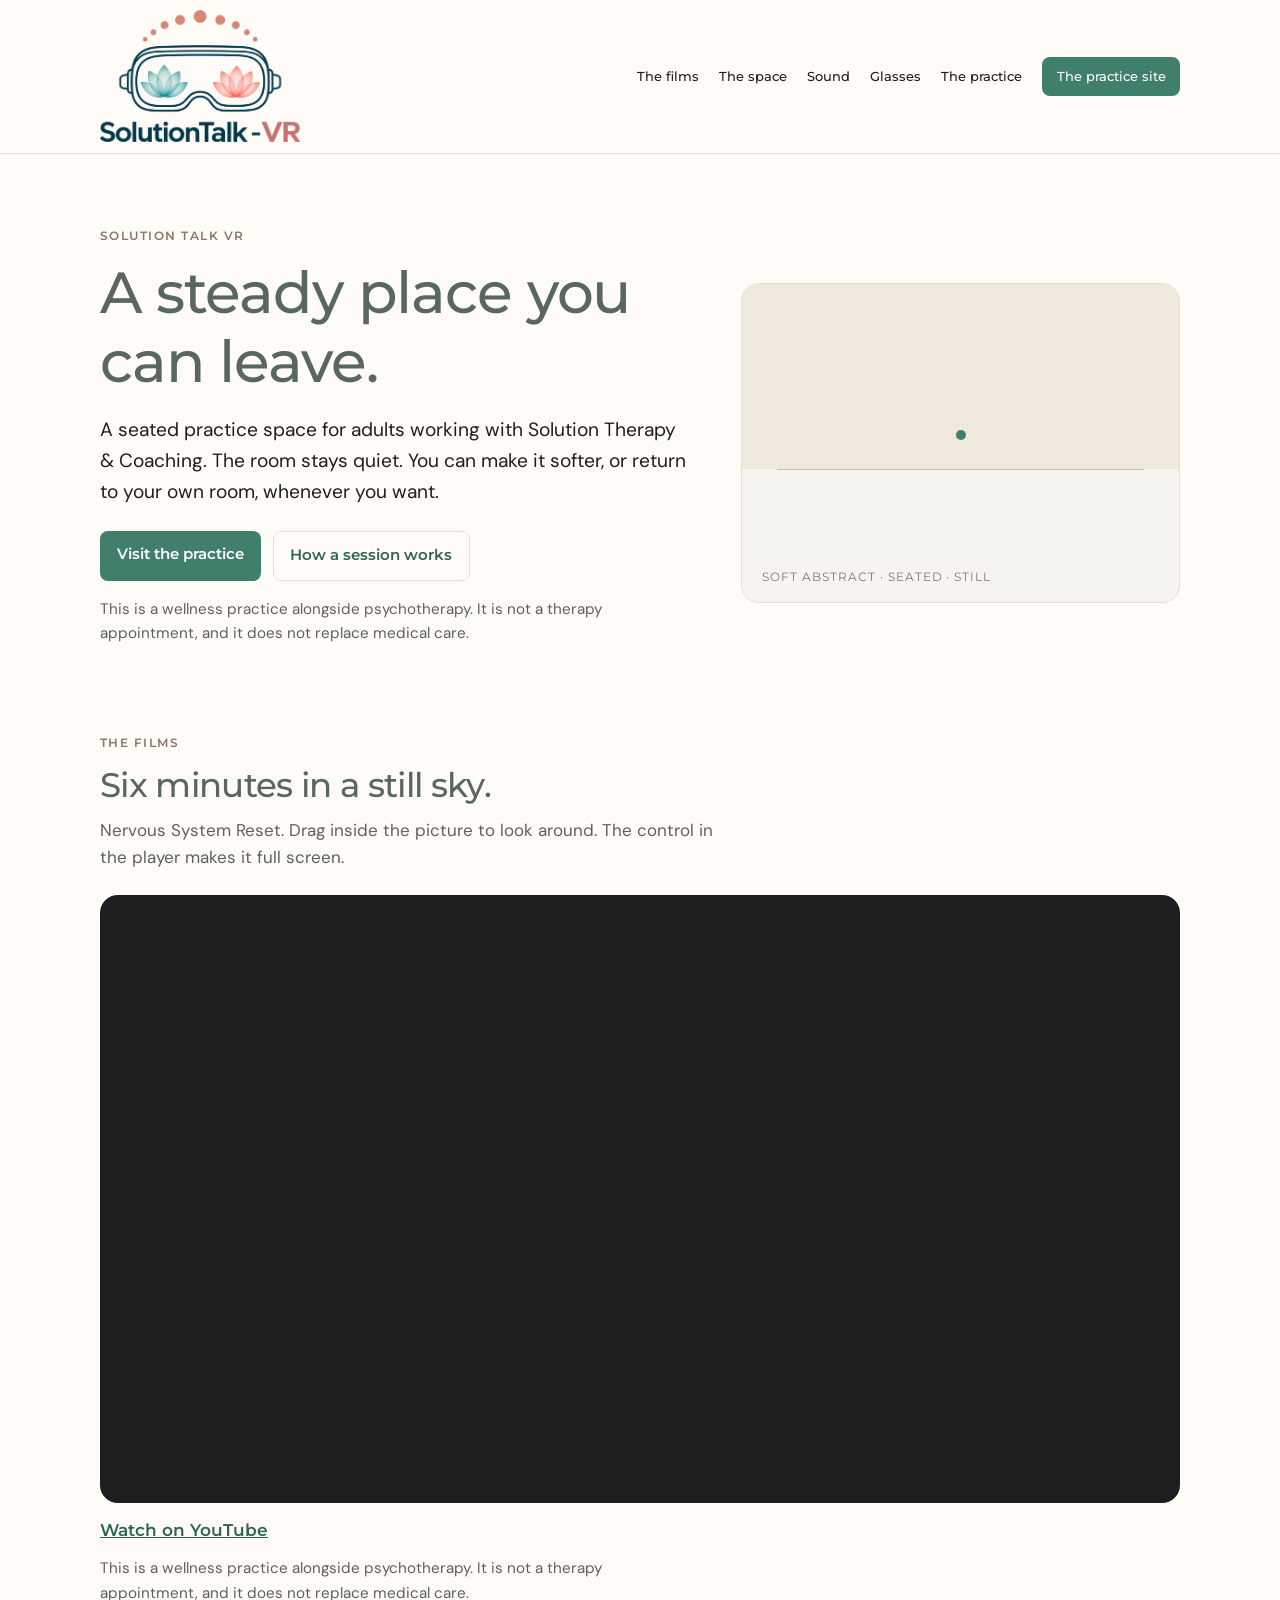
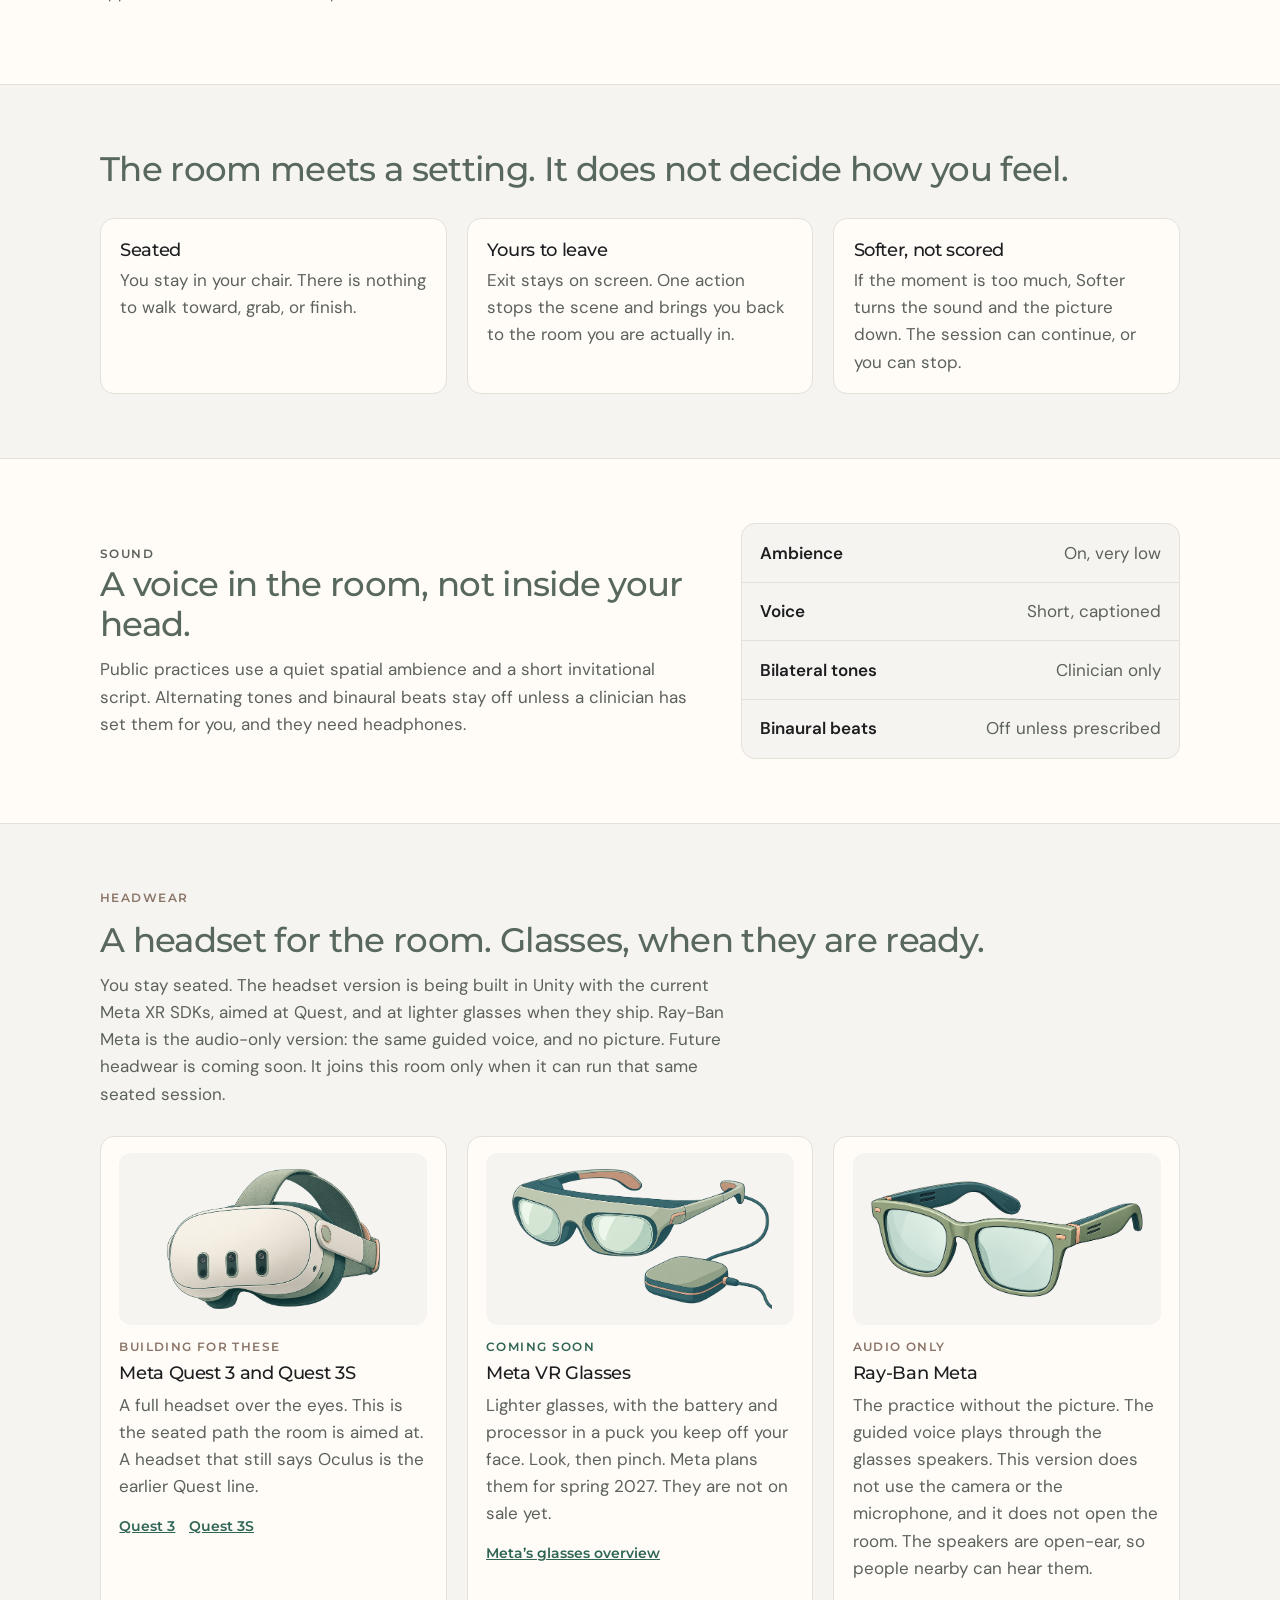
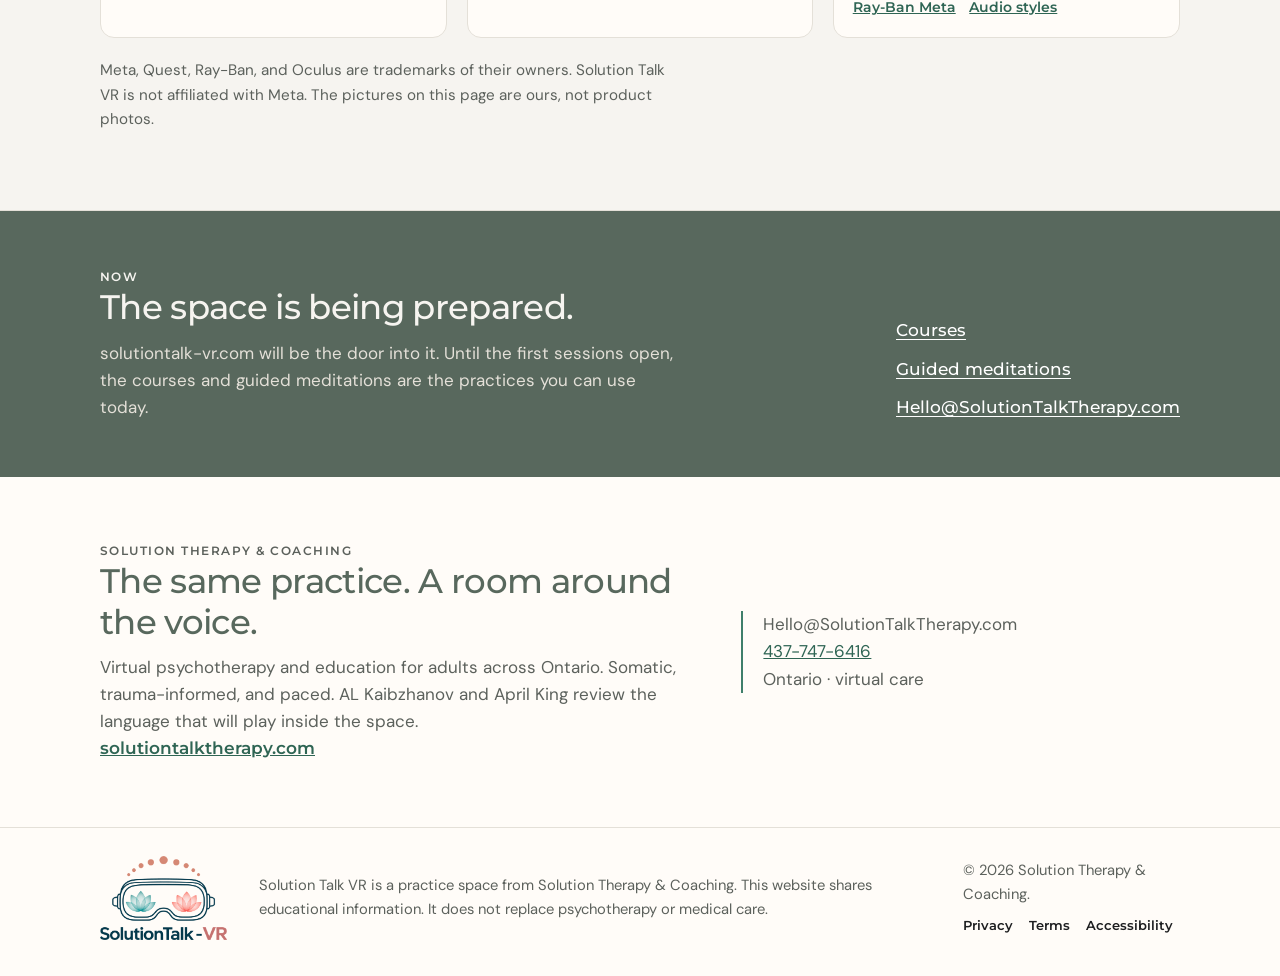
==== commit 97604be1: "Name the film section for more than one practice. Co-authored-by: Cursor <cursoragent@cursor.com>" ====
--- a/index.html
+++ b/index.html
@@ -26,7 +26,7 @@
           <img src="assets/solutiontalk-vr-logo.png?v=2" alt="SolutionTalk VR" width="863" height="569" />
         </a>
         <nav class="nav" aria-label="Page">
-          <a href="#film">The film</a>
+          <a href="#film">The films</a>
           <a href="#space">The space</a>
           <a href="#sound">Sound</a>
           <a href="#glasses">Glasses</a>
@@ -67,7 +67,7 @@
 
       <section class="film" id="film">
         <div class="wrap">
-          <p class="eyebrow">The film</p>
+          <p class="eyebrow">The films</p>
           <h2>Six minutes in a still sky.</h2>
           <p class="film-lead">
             Nervous System Reset. Drag inside the picture to look around. The
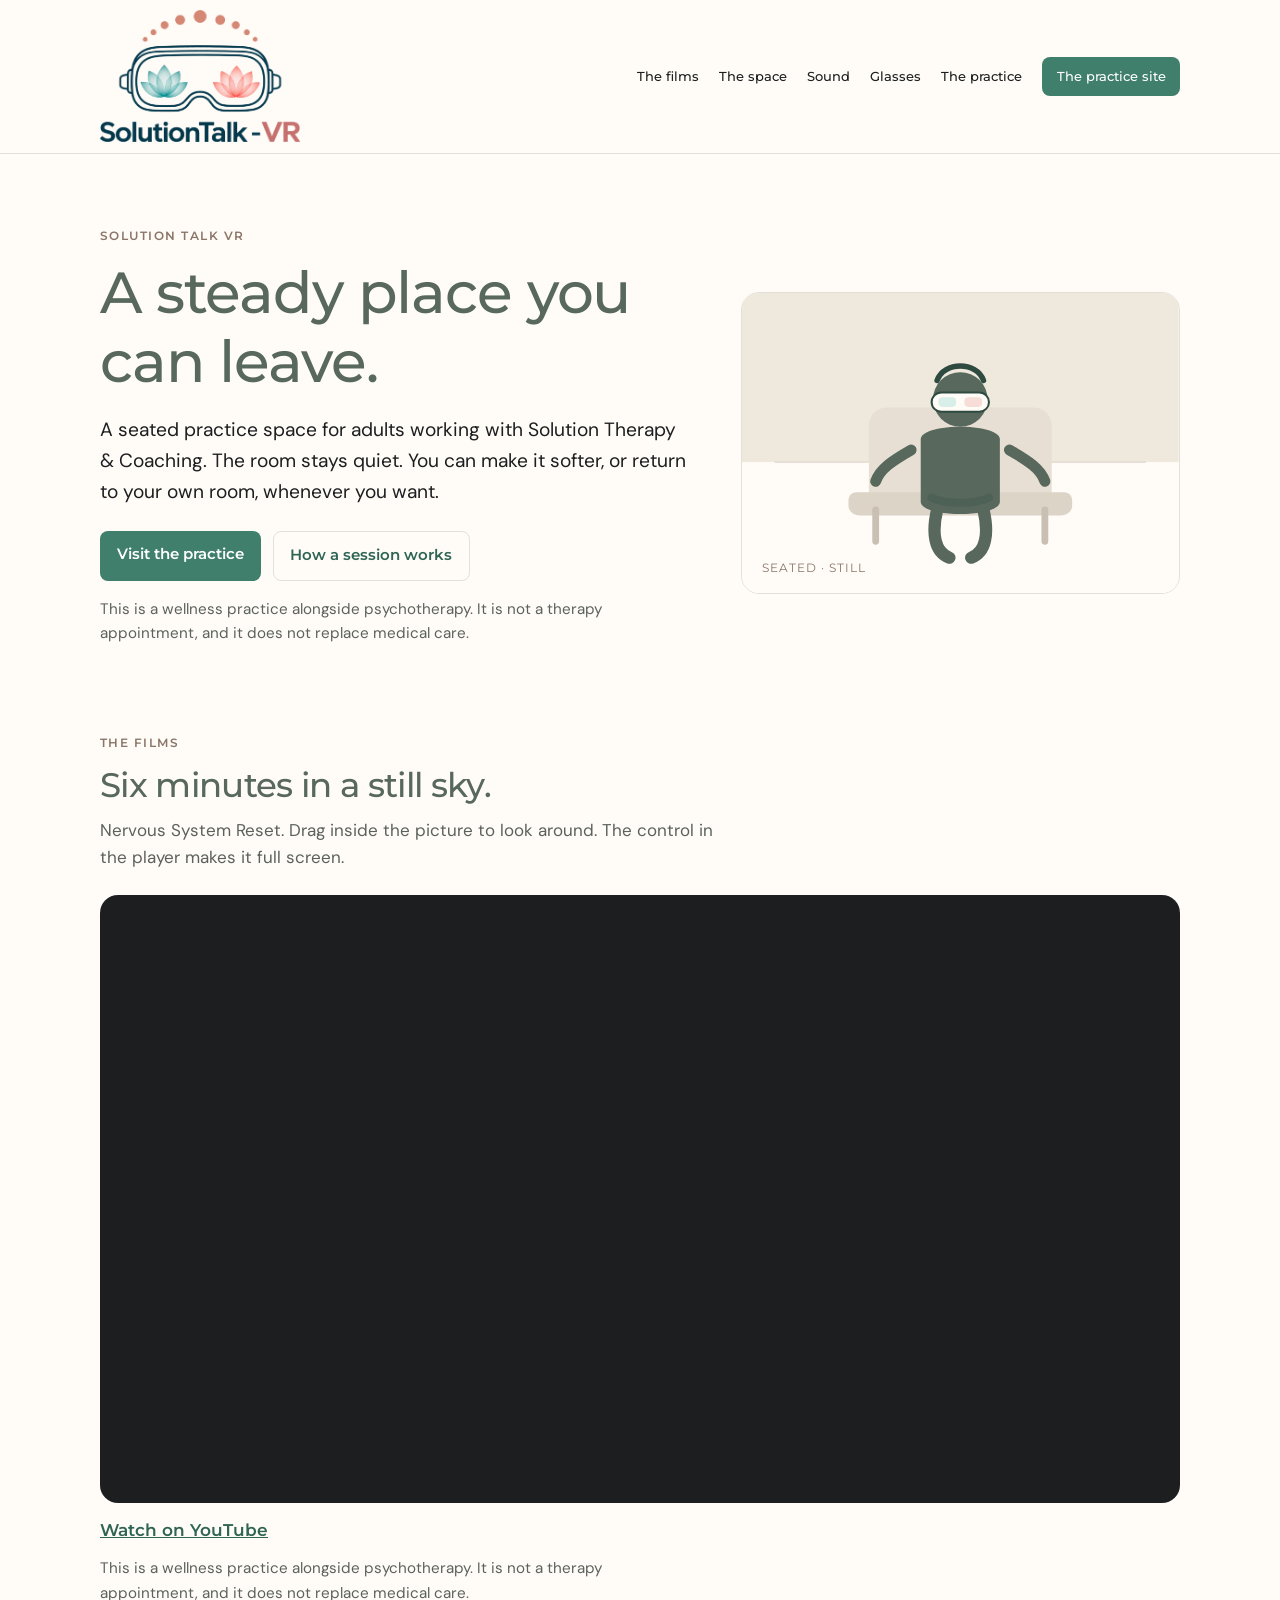
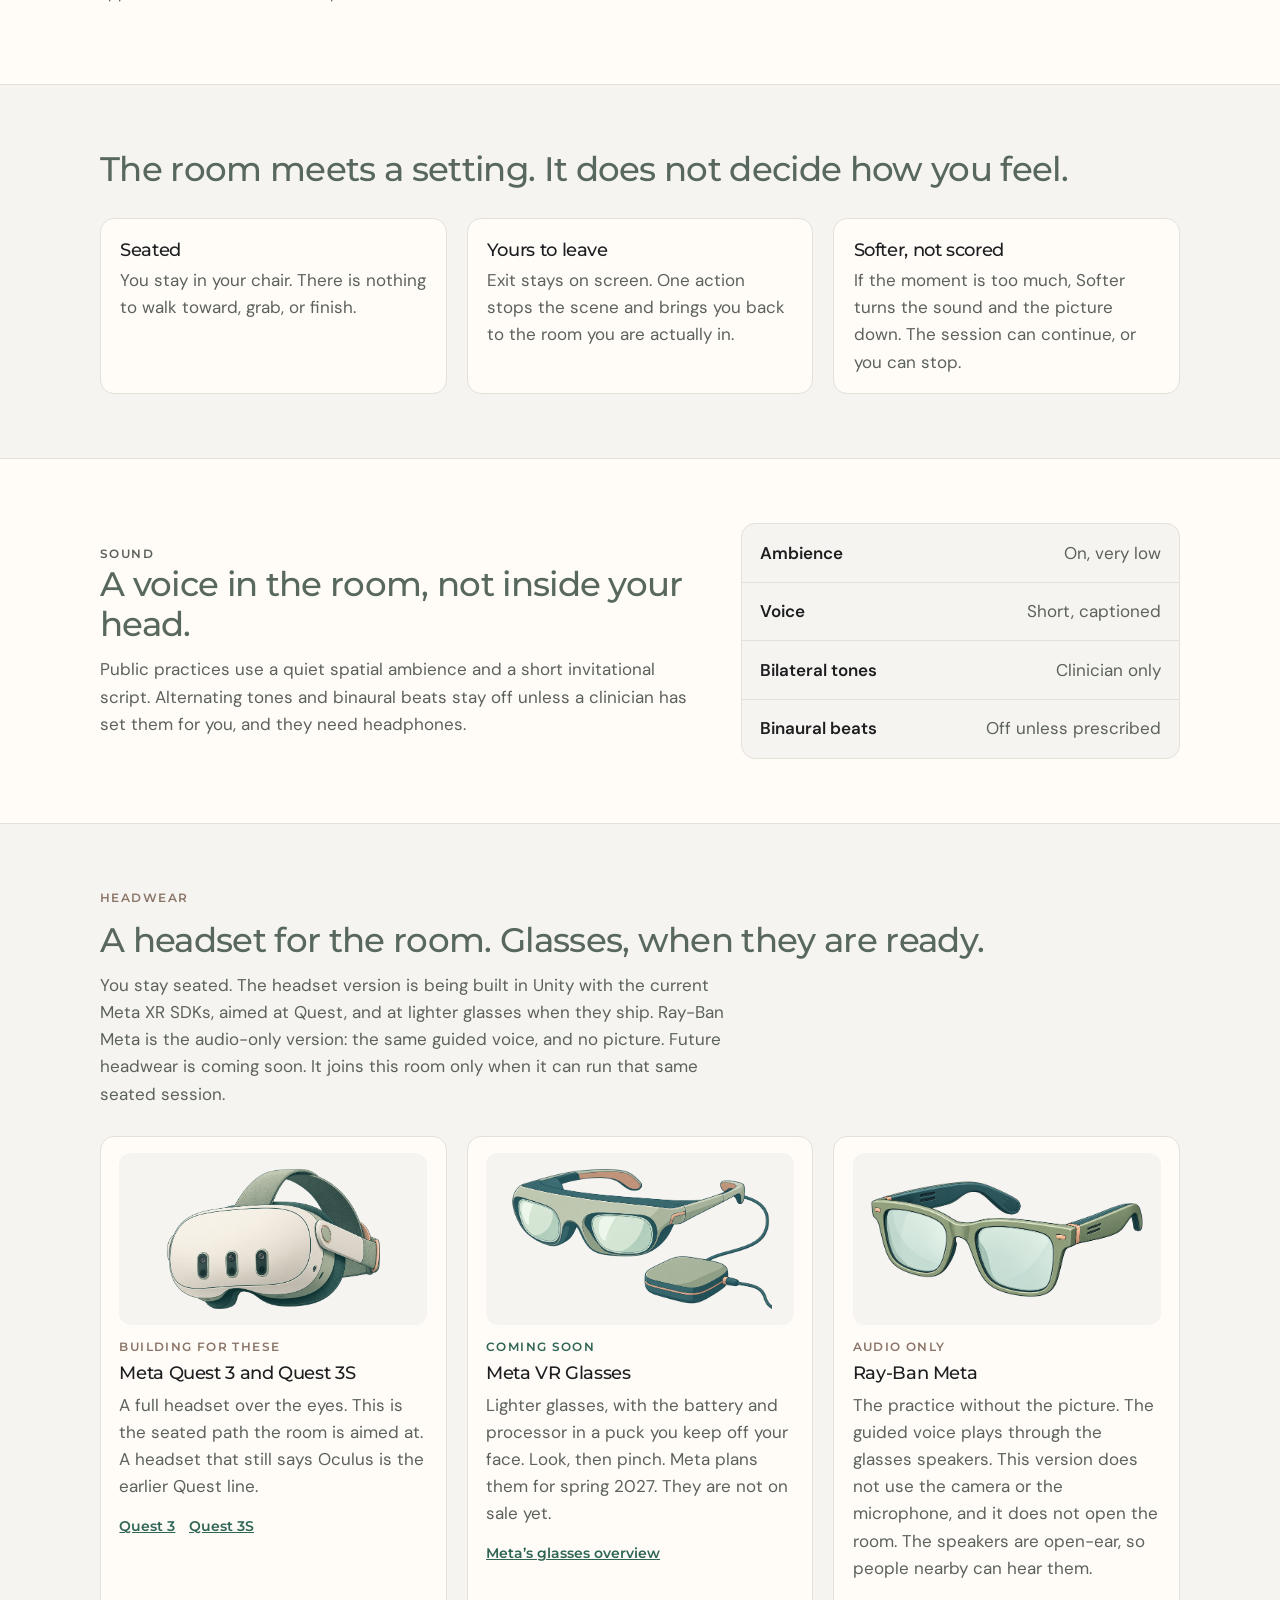
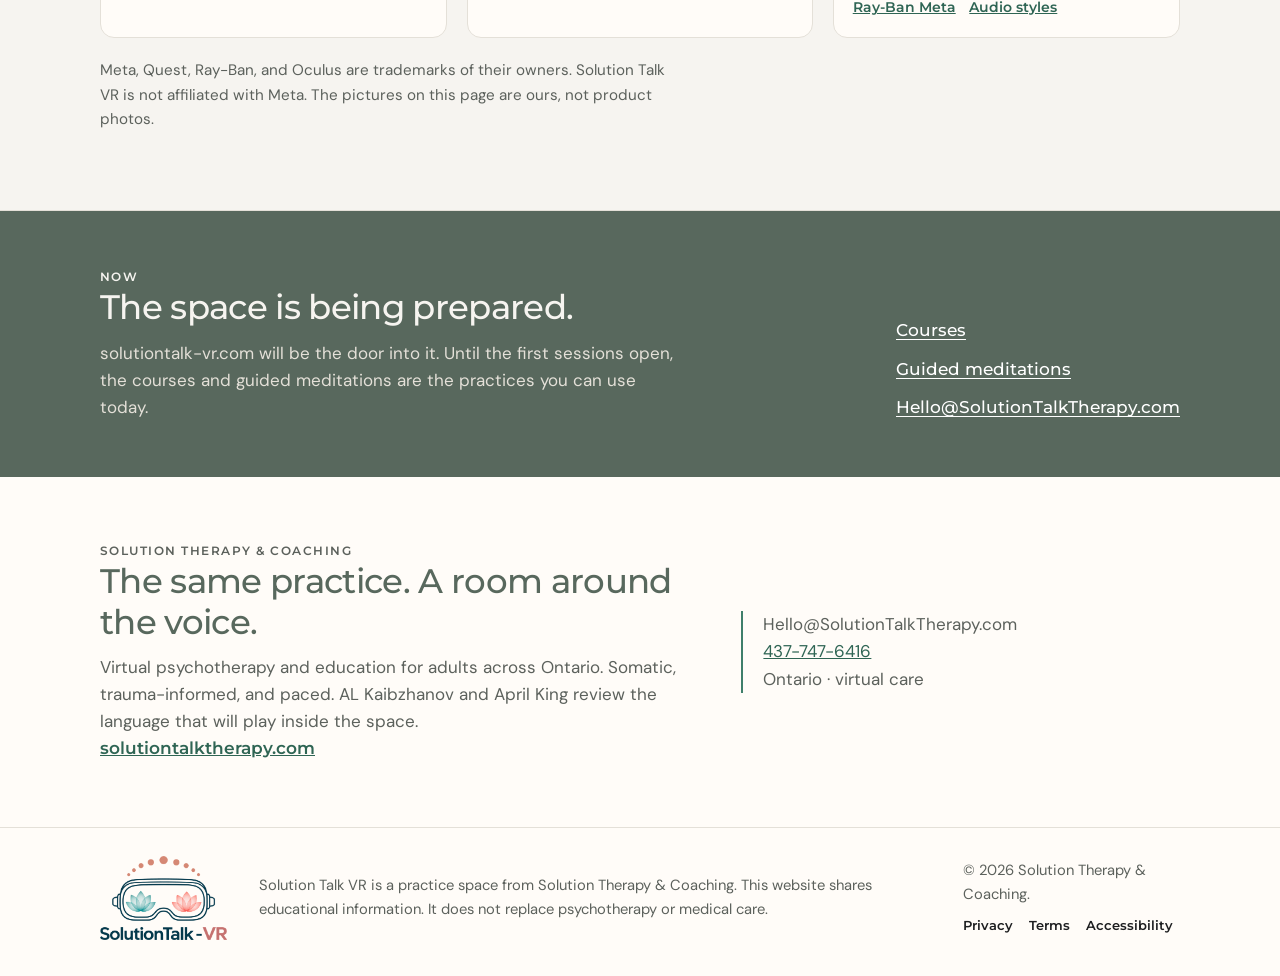
==== commit 5b8ec4fd: "Replace the abstract panel with a seated figure in a headset. Co-authored-by: Cursor <cursoragent@cu" ====
--- a/index.html
+++ b/index.html
@@ -9,14 +9,26 @@
       content="Solution Talk VR is a seated practice space from Solution Therapy & Coaching. A quiet room you can leave. It does not replace psychotherapy."
     />
     <meta name="theme-color" content="#f6f4f0" />
+    <meta name="mobile-web-app-capable" content="yes" />
+    <meta name="apple-mobile-web-app-title" content="SolutionTalk VR" />
+    <link rel="canonical" href="https://www.solutiontalk-vr.com/" />
+    <meta property="og:site_name" content="Solution Talk VR" />
+    <meta property="og:type" content="website" />
+    <meta property="og:title" content="Solution Talk VR" />
+    <meta property="og:description" content="A seated practice space from Solution Therapy & Coaching. A quiet room you can leave. It does not replace psychotherapy." />
+    <meta property="og:url" content="https://www.solutiontalk-vr.com/" />
+    <meta property="og:image" content="https://www.solutiontalk-vr.com/assets/STVR_share.png" />
+    <meta name="twitter:card" content="summary_large_image" />
     <link rel="icon" href="assets/solutiontalk-vr-icon.png?v=2" type="image/png" />
+    <link rel="apple-touch-icon" href="assets/STVR_apple-touch-icon.png" />
+    <link rel="manifest" href="site.webmanifest" />
     <link rel="preconnect" href="https://fonts.googleapis.com" />
     <link rel="preconnect" href="https://fonts.gstatic.com" crossorigin />
     <link
       href="https://fonts.googleapis.com/css2?family=DM+Sans:ital,opsz,wght@0,9..40,400;0,9..40,500;0,9..40,600;1,9..40,400&family=Montserrat:wght@500;600&display=swap"
       rel="stylesheet"
     />
-    <link rel="stylesheet" href="css/site.css?v=6" />
+    <link rel="stylesheet" href="css/site.css?v=7" />
   </head>
   <body>
     <a class="skip" href="#main">Skip to content</a>
@@ -57,10 +69,26 @@
             </p>
           </div>
           <figure class="room" aria-hidden="true">
-            <div class="room-sky"></div>
-            <div class="room-horizon"></div>
-            <div class="room-point"></div>
-            <figcaption>Soft abstract · seated · still</figcaption>
+            <svg class="room-scene" viewBox="0 0 640 440">
+              <rect width="640" height="248" fill="#efe8dc" />
+              <rect y="248" width="640" height="192" fill="#fffcf8" />
+              <line x1="48" y1="248" x2="592" y2="248" stroke="#c9bfb2" />
+              <path d="M214 168h212c18 0 28 12 28 28v108H186V196c0-16 10-28 28-28z" fill="#e7dfd4" />
+              <path d="M168 292h304c8 0 12 6 12 12v8c0 8-8 14-16 14H172c-8 0-16-6-16-14v-8c0-6 4-12 12-12z" fill="#ddd4c8" />
+              <path d="M196 318v46M444 318v46" stroke="#c9bfb2" stroke-width="10" stroke-linecap="round" />
+              <path d="M262 214c0-8 18-18 58-18s58 10 58 18v92c0 10-22 18-58 18s-58-8-58-18z" fill="#58685d" />
+              <circle cx="320" cy="156" r="40" fill="#58685d" />
+              <path d="M286 128c10-28 58-28 68 0" fill="none" stroke="#2f4a40" stroke-width="8" stroke-linecap="round" />
+              <rect x="278" y="146" width="84" height="28" rx="14" fill="#fffcf8" stroke="#2f4a40" stroke-width="3" />
+              <rect x="288" y="153" width="26" height="14" rx="6" fill="#d7efe8" />
+              <rect x="326" y="153" width="26" height="14" rx="6" fill="#f6ddd8" />
+              <path d="M248 230c-28 16-46 28-52 46" fill="none" stroke="#58685d" stroke-width="16" stroke-linecap="round" />
+              <path d="M392 230c28 16 46 28 52 46" fill="none" stroke="#58685d" stroke-width="16" stroke-linecap="round" />
+              <path d="M278 300c18 10 66 10 84 0" fill="none" stroke="#4e6156" stroke-width="12" stroke-linecap="round" />
+              <path d="M286 318c-8 34-4 62 18 70" fill="none" stroke="#58685d" stroke-width="18" stroke-linecap="round" />
+              <path d="M354 318c8 34 4 62-18 70" fill="none" stroke="#58685d" stroke-width="18" stroke-linecap="round" />
+            </svg>
+            <figcaption>Seated · still</figcaption>
           </figure>
         </div>
       </section>
--- a/css/site.css
+++ b/css/site.css
@@ -228,38 +228,17 @@
 
 .room {
   margin: 0;
-  background: var(--cream);
+  background: #fffcf8;
   border: 1px solid var(--line);
   border-radius: 18px;
-  min-height: 320px;
   position: relative;
   overflow: hidden;
 }
 
-.room-sky {
-  position: absolute;
-  inset: 0 0 42% 0;
-  background: #efe8dc;
-}
-
-.room-horizon {
-  position: absolute;
-  left: 8%;
-  right: 8%;
-  top: 58%;
-  height: 1px;
-  background: #c9bfb2;
-}
-
-.room-point {
-  position: absolute;
-  left: 50%;
-  top: 46%;
-  width: 10px;
-  height: 10px;
-  margin-left: -5px;
-  border-radius: 50%;
-  background: var(--green);
+.room-scene {
+  display: block;
+  width: 100%;
+  height: auto;
 }
 
 .room figcaption {
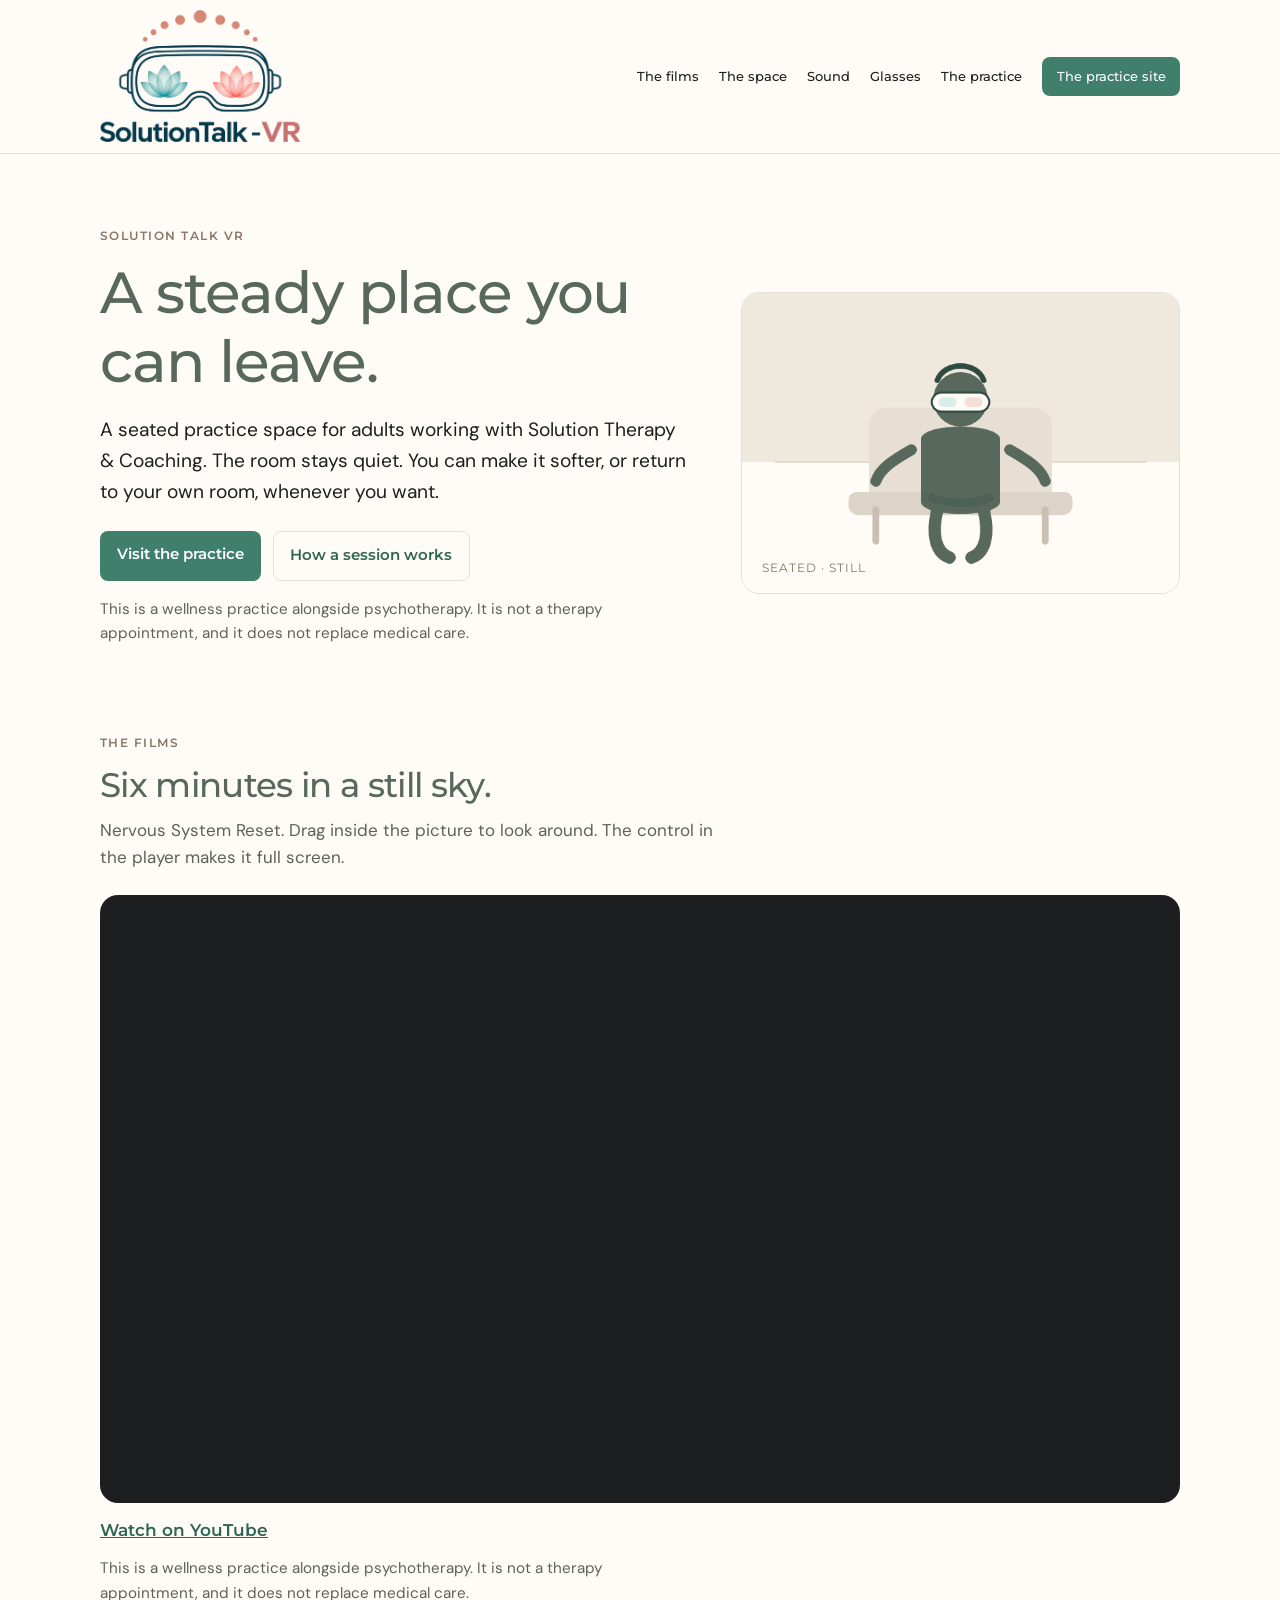
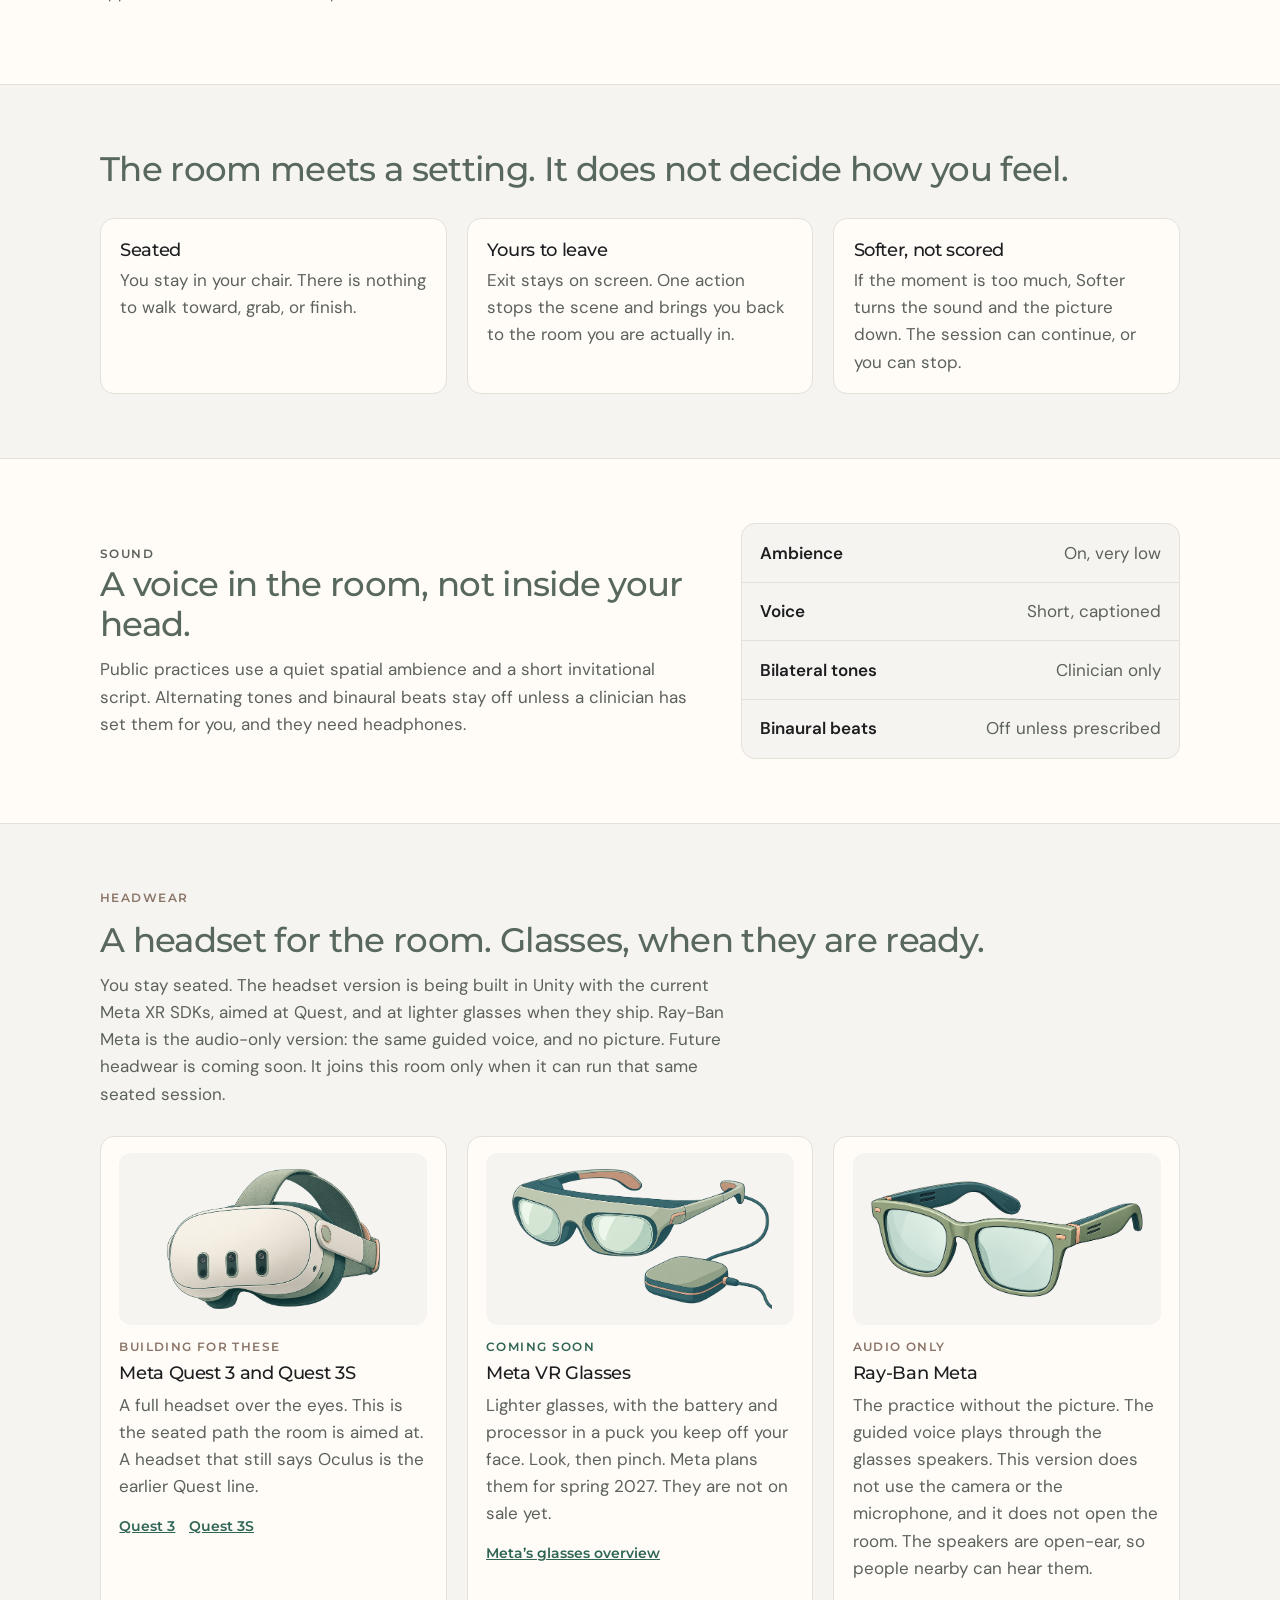
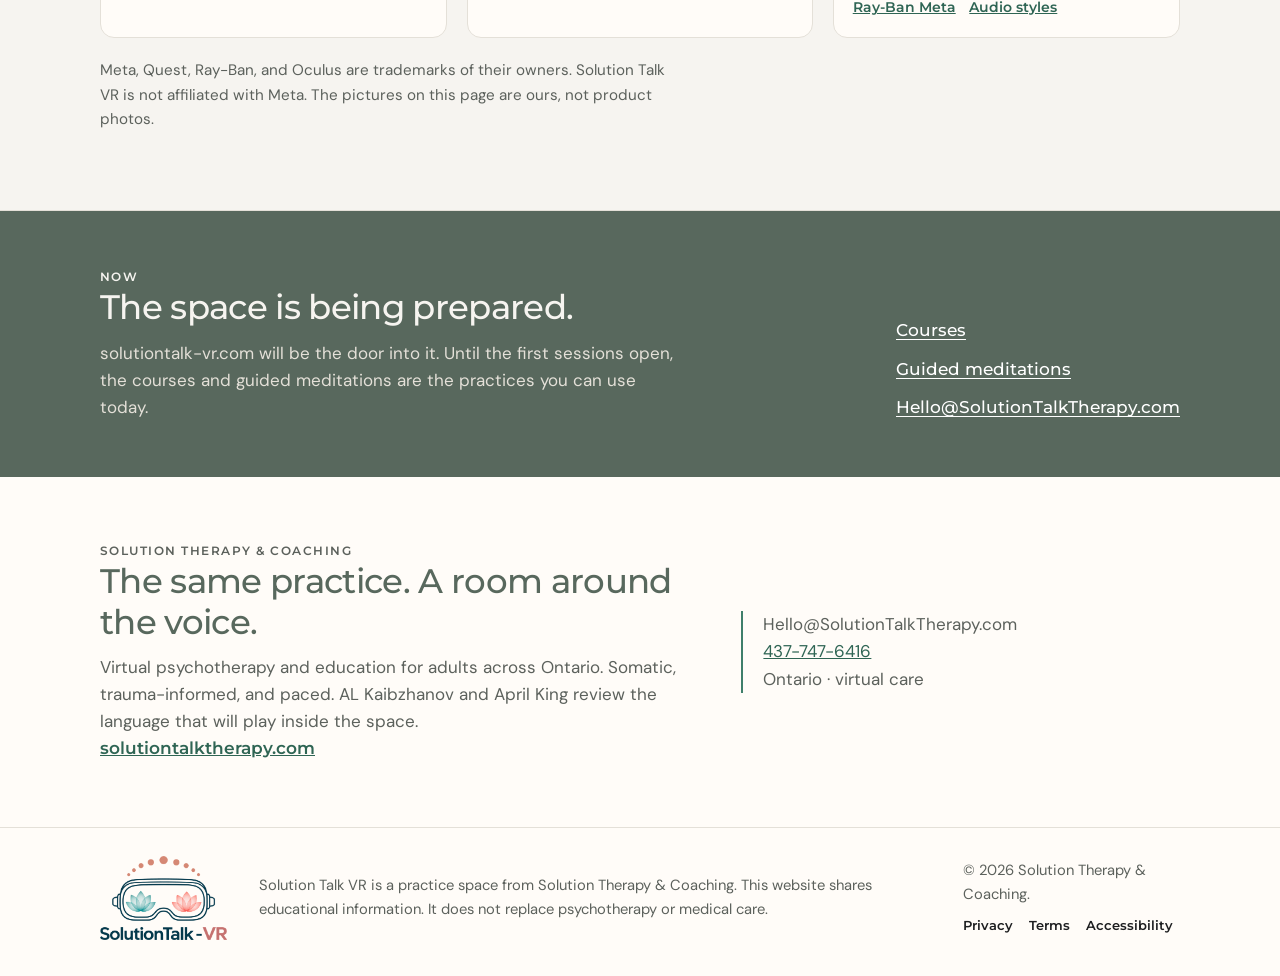
==== commit 169921c9: "Use the seated figure image on the home and missing pages. Co-authored-by: Cursor <cursoragent@curso" ====
--- a/index.html
+++ b/index.html
@@ -69,25 +69,7 @@
             </p>
           </div>
           <figure class="room" aria-hidden="true">
-            <svg class="room-scene" viewBox="0 0 640 440">
-              <rect width="640" height="248" fill="#efe8dc" />
-              <rect y="248" width="640" height="192" fill="#fffcf8" />
-              <line x1="48" y1="248" x2="592" y2="248" stroke="#c9bfb2" />
-              <path d="M214 168h212c18 0 28 12 28 28v108H186V196c0-16 10-28 28-28z" fill="#e7dfd4" />
-              <path d="M168 292h304c8 0 12 6 12 12v8c0 8-8 14-16 14H172c-8 0-16-6-16-14v-8c0-6 4-12 12-12z" fill="#ddd4c8" />
-              <path d="M196 318v46M444 318v46" stroke="#c9bfb2" stroke-width="10" stroke-linecap="round" />
-              <path d="M262 214c0-8 18-18 58-18s58 10 58 18v92c0 10-22 18-58 18s-58-8-58-18z" fill="#58685d" />
-              <circle cx="320" cy="156" r="40" fill="#58685d" />
-              <path d="M286 128c10-28 58-28 68 0" fill="none" stroke="#2f4a40" stroke-width="8" stroke-linecap="round" />
-              <rect x="278" y="146" width="84" height="28" rx="14" fill="#fffcf8" stroke="#2f4a40" stroke-width="3" />
-              <rect x="288" y="153" width="26" height="14" rx="6" fill="#d7efe8" />
-              <rect x="326" y="153" width="26" height="14" rx="6" fill="#f6ddd8" />
-              <path d="M248 230c-28 16-46 28-52 46" fill="none" stroke="#58685d" stroke-width="16" stroke-linecap="round" />
-              <path d="M392 230c28 16 46 28 52 46" fill="none" stroke="#58685d" stroke-width="16" stroke-linecap="round" />
-              <path d="M278 300c18 10 66 10 84 0" fill="none" stroke="#4e6156" stroke-width="12" stroke-linecap="round" />
-              <path d="M286 318c-8 34-4 62 18 70" fill="none" stroke="#58685d" stroke-width="18" stroke-linecap="round" />
-              <path d="M354 318c8 34 4 62-18 70" fill="none" stroke="#58685d" stroke-width="18" stroke-linecap="round" />
-            </svg>
+            <img class="room-scene" src="assets/STVR_seated-figure.png" alt="" width="640" height="440" />
             <figcaption>Seated · still</figcaption>
           </figure>
         </div>
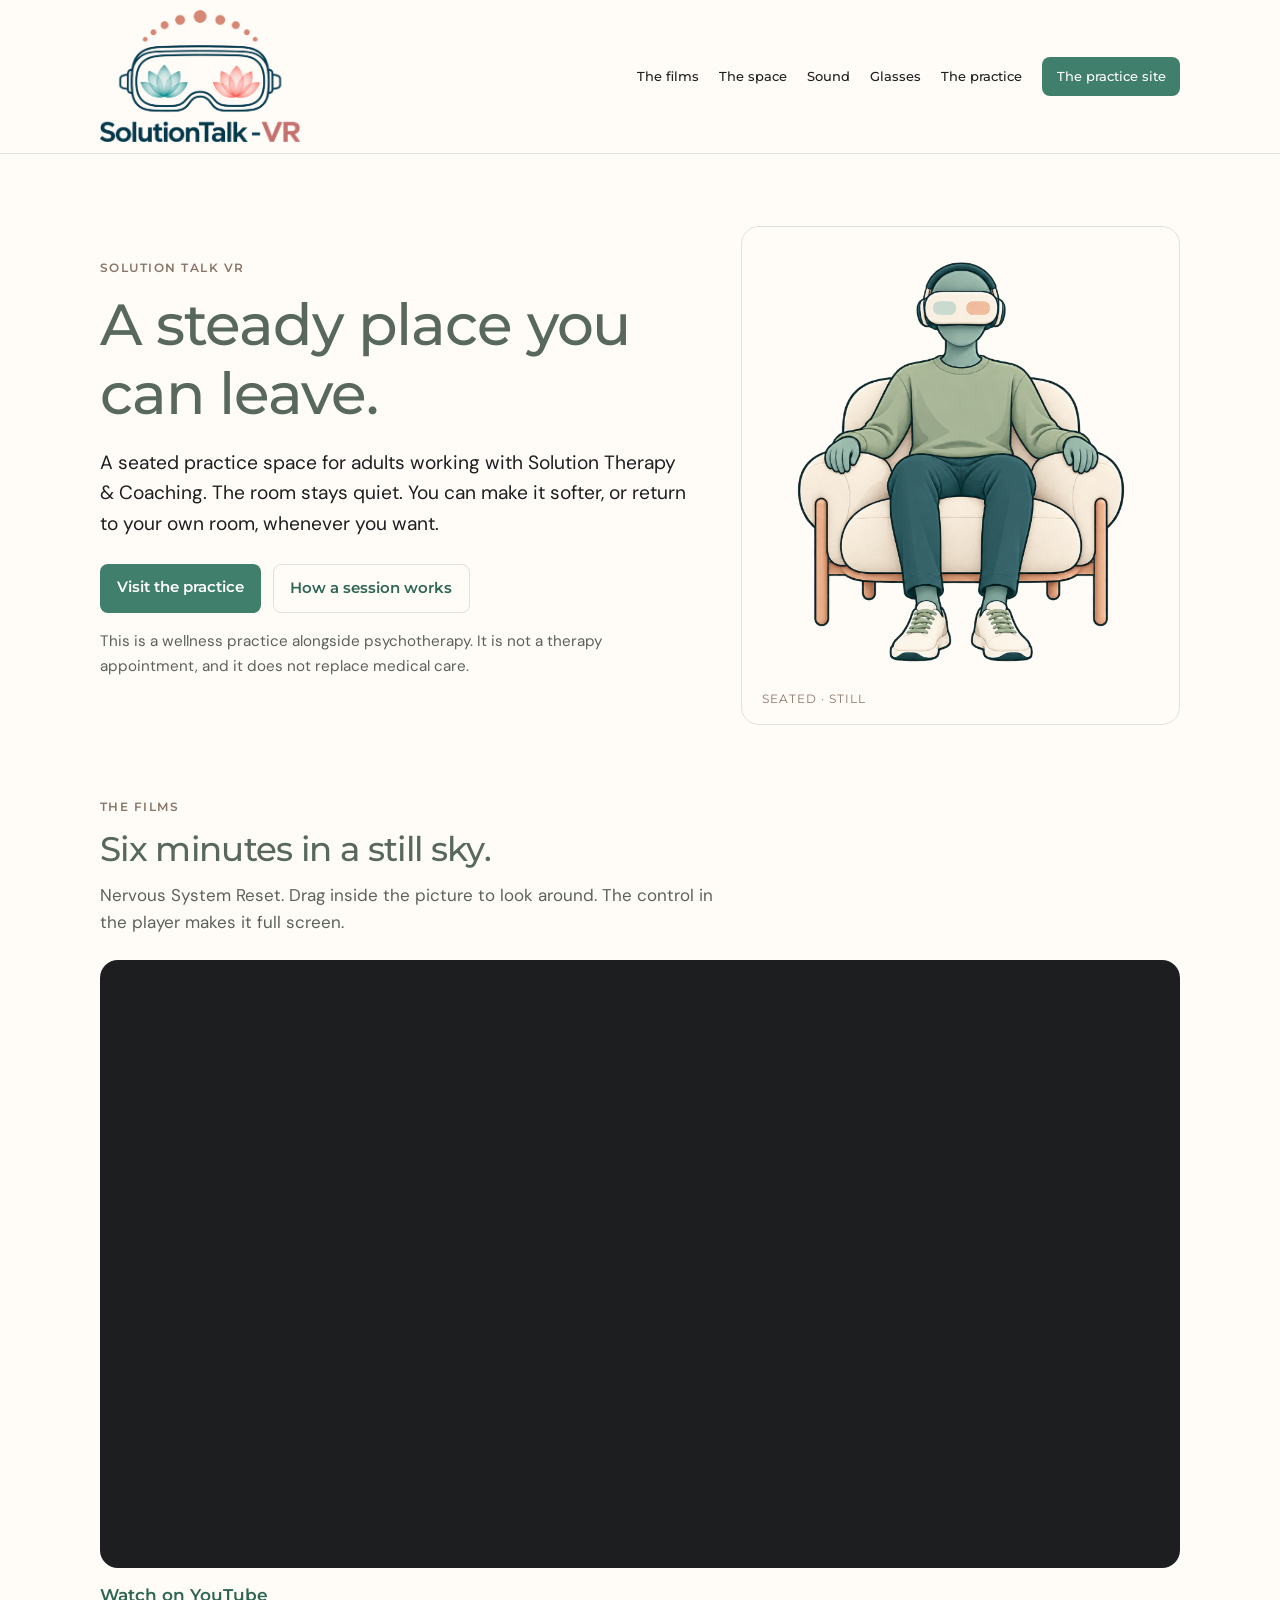
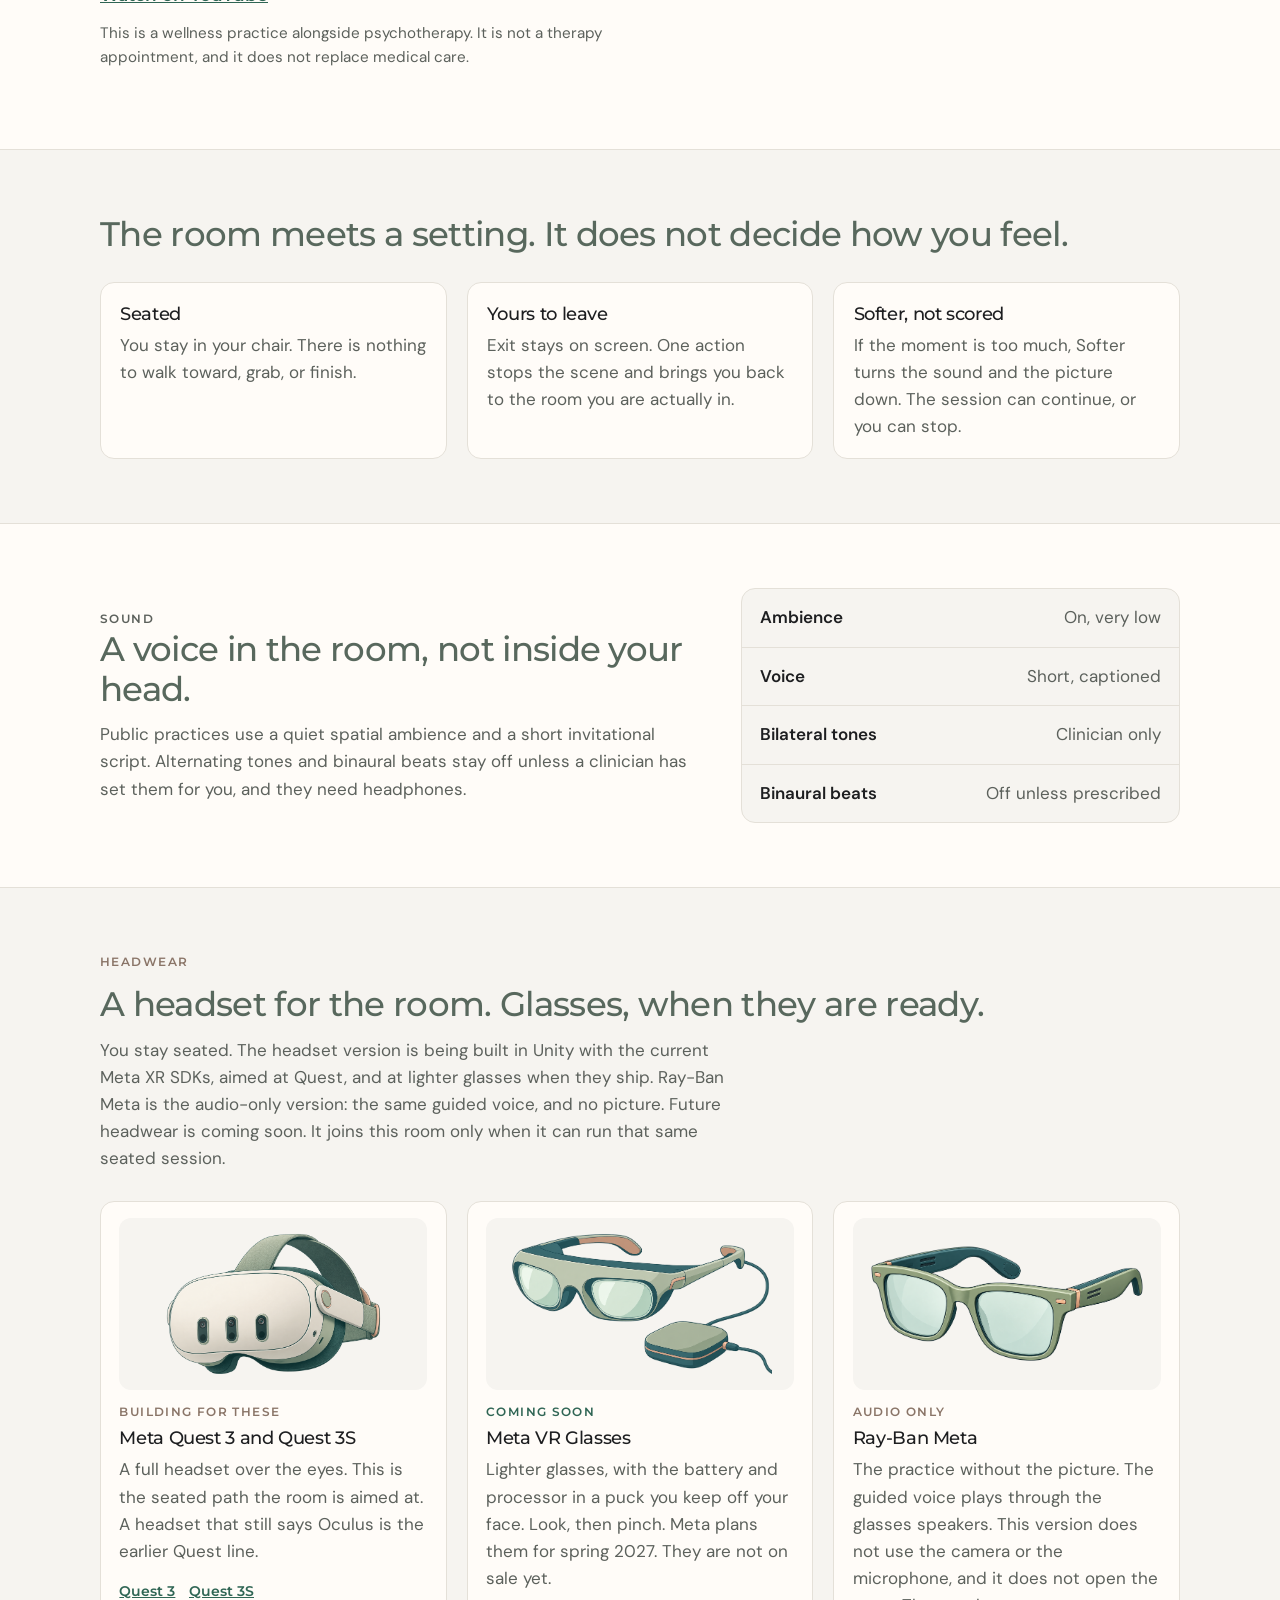
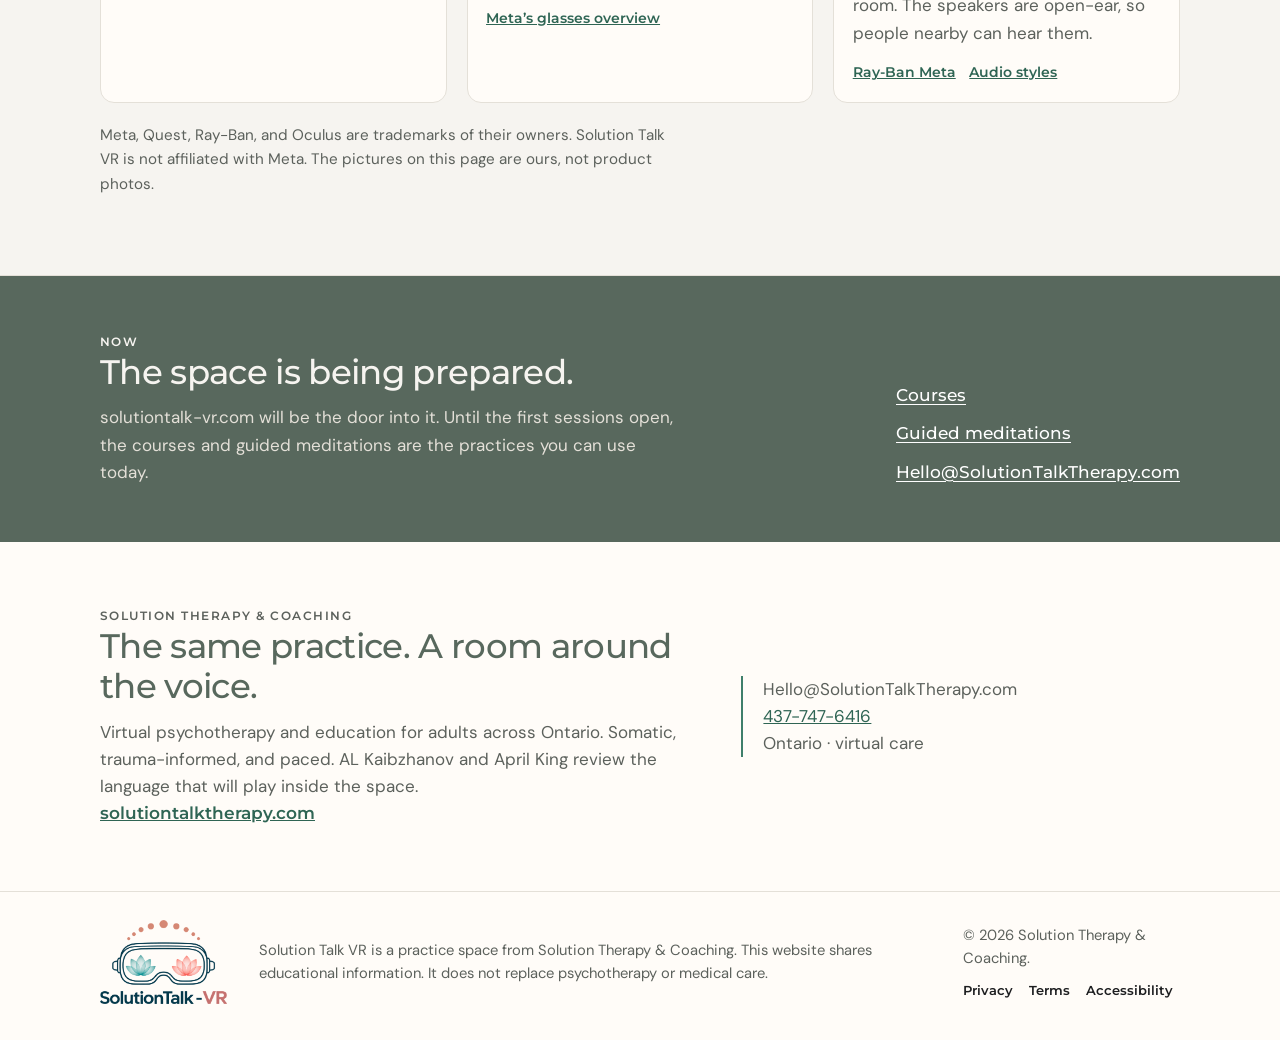
==== commit c80a3ab7: "Use the seated figure in the chair on the home and missing pages. Co-authored-by: Cursor <cursoragen" ====
--- a/index.html
+++ b/index.html
@@ -28,7 +28,7 @@
       href="https://fonts.googleapis.com/css2?family=DM+Sans:ital,opsz,wght@0,9..40,400;0,9..40,500;0,9..40,600;1,9..40,400&family=Montserrat:wght@500;600&display=swap"
       rel="stylesheet"
     />
-    <link rel="stylesheet" href="css/site.css?v=7" />
+    <link rel="stylesheet" href="css/site.css?v=9" />
   </head>
   <body>
     <a class="skip" href="#main">Skip to content</a>
@@ -69,7 +69,7 @@
             </p>
           </div>
           <figure class="room" aria-hidden="true">
-            <img class="room-scene" src="assets/STVR_seated-figure.png" alt="" width="640" height="440" />
+            <img class="room-scene" src="assets/STVR_seated-figure.png?v=2" alt="" width="656" height="718" />
             <figcaption>Seated · still</figcaption>
           </figure>
         </div>
--- a/css/site.css
+++ b/css/site.css
@@ -239,6 +239,7 @@
   display: block;
   width: 100%;
   height: auto;
+  padding: 1.15rem 1.15rem 2.6rem;
 }
 
 .room figcaption {
@@ -566,7 +567,19 @@
 }
 
 @media (max-width: 800px) {
-  .header-inner,
+  .header-inner {
+    gap: 0.75rem;
+    flex-wrap: nowrap;
+  }
+
+  .brand {
+    min-width: 0;
+  }
+
+  .nav {
+    flex: 0 0 auto;
+  }
+
   .hero-grid,
   .split-grid,
   .practice-grid,
@@ -582,7 +595,8 @@
   }
 
   .brand img {
-    height: 84px;
+    height: 72px;
+    max-width: 100%;
   }
 
   .footer-logo {
